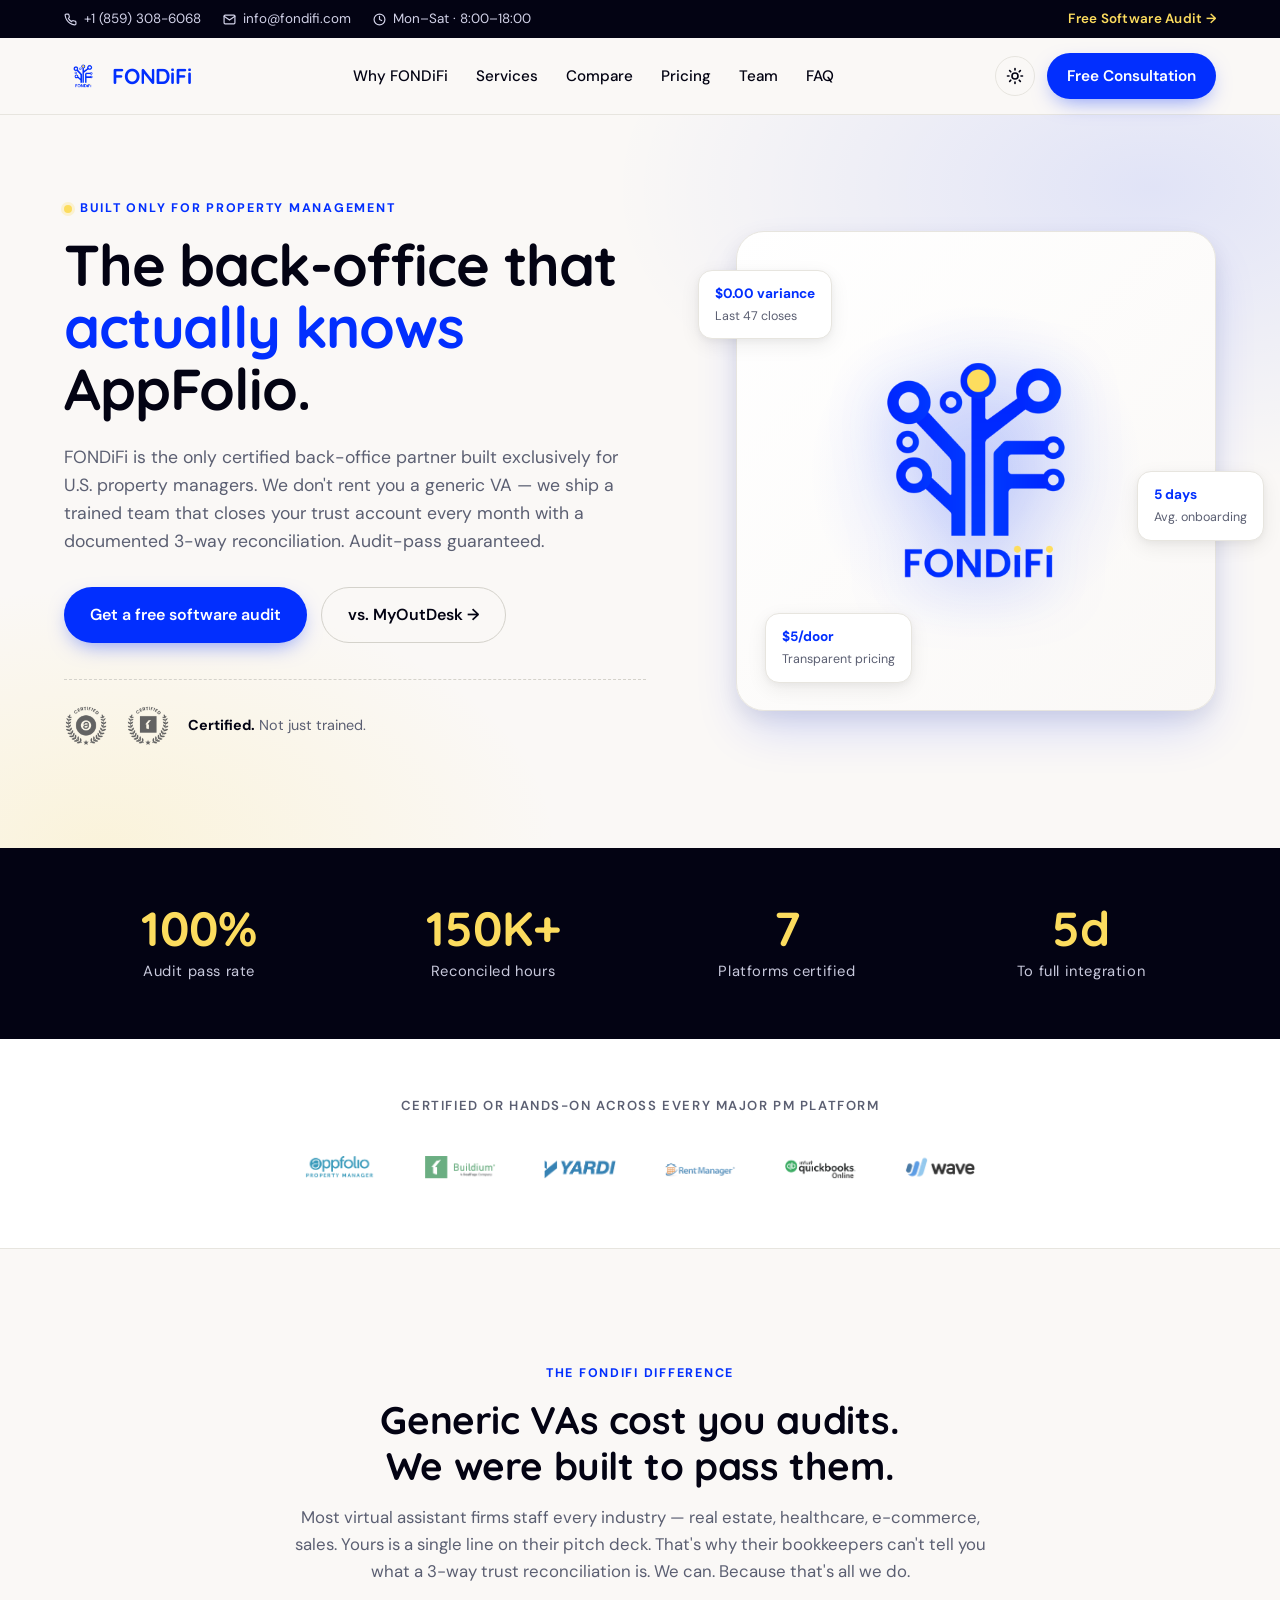
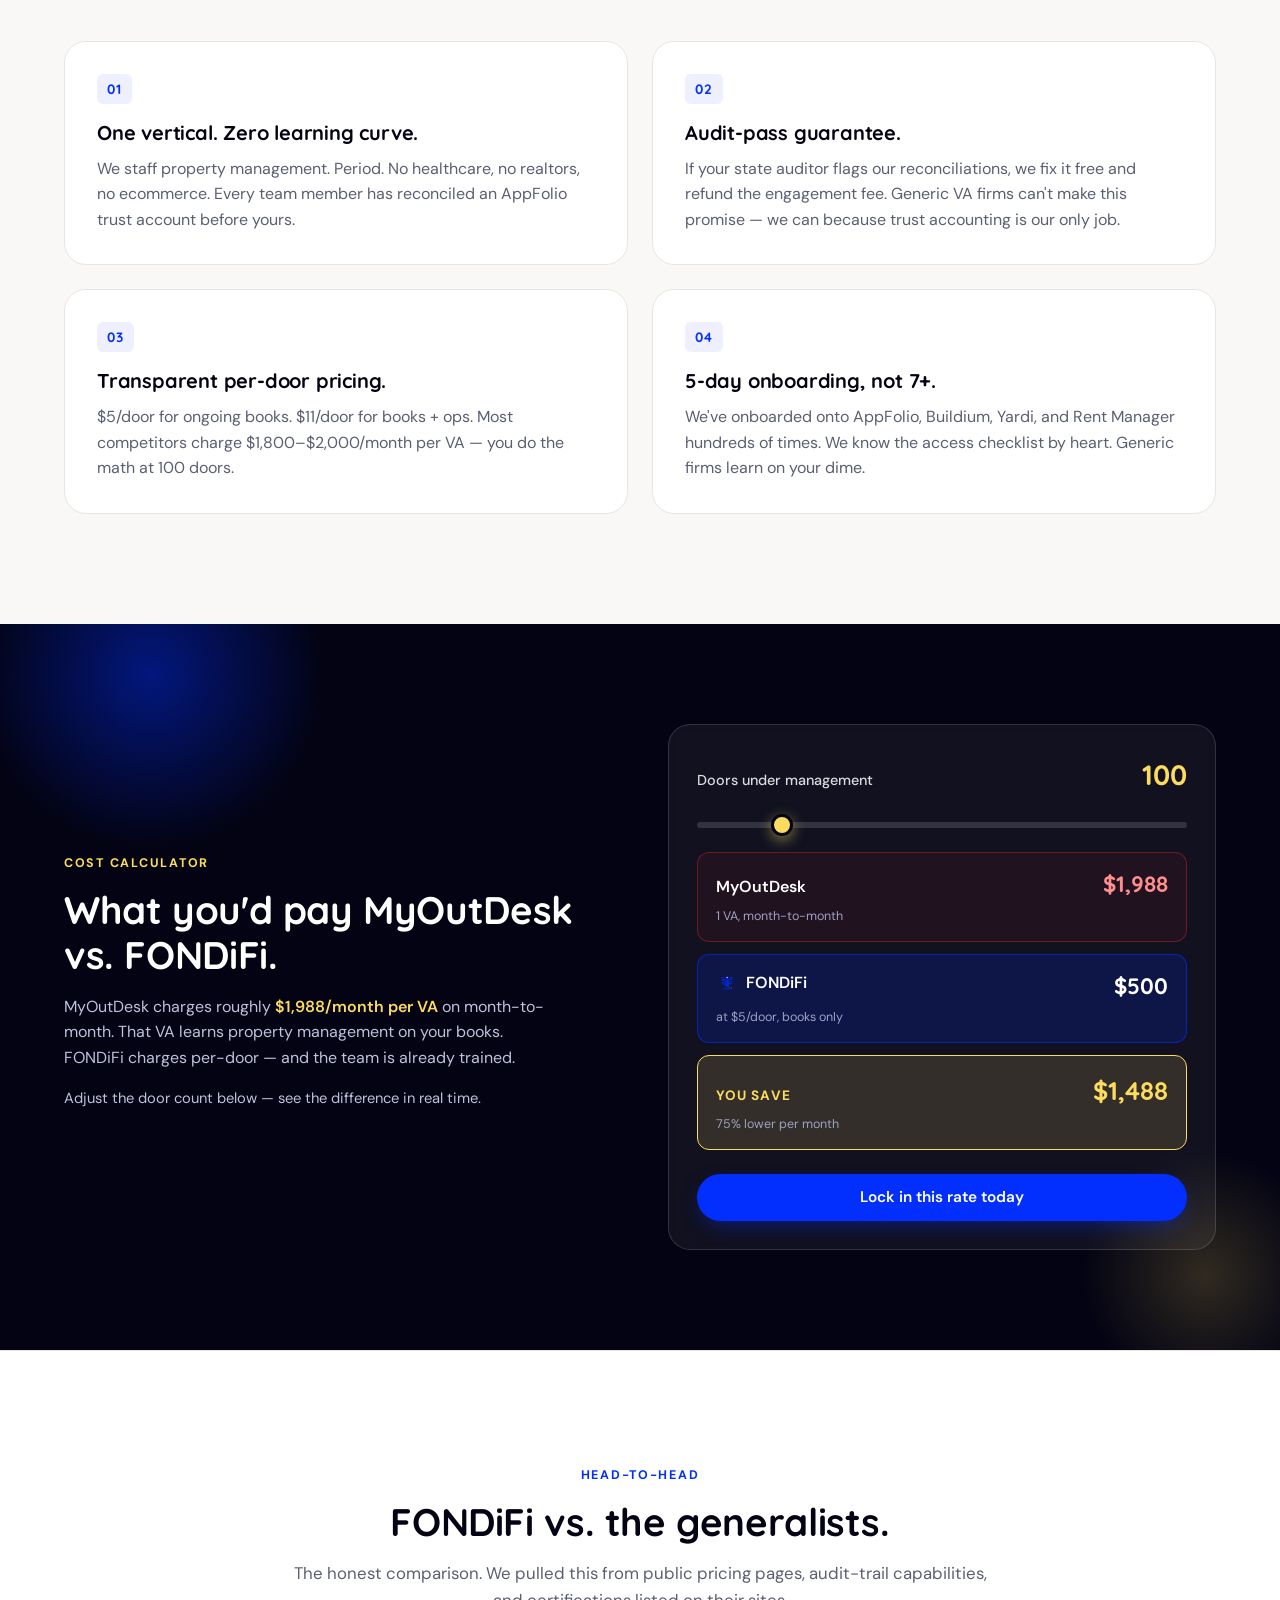
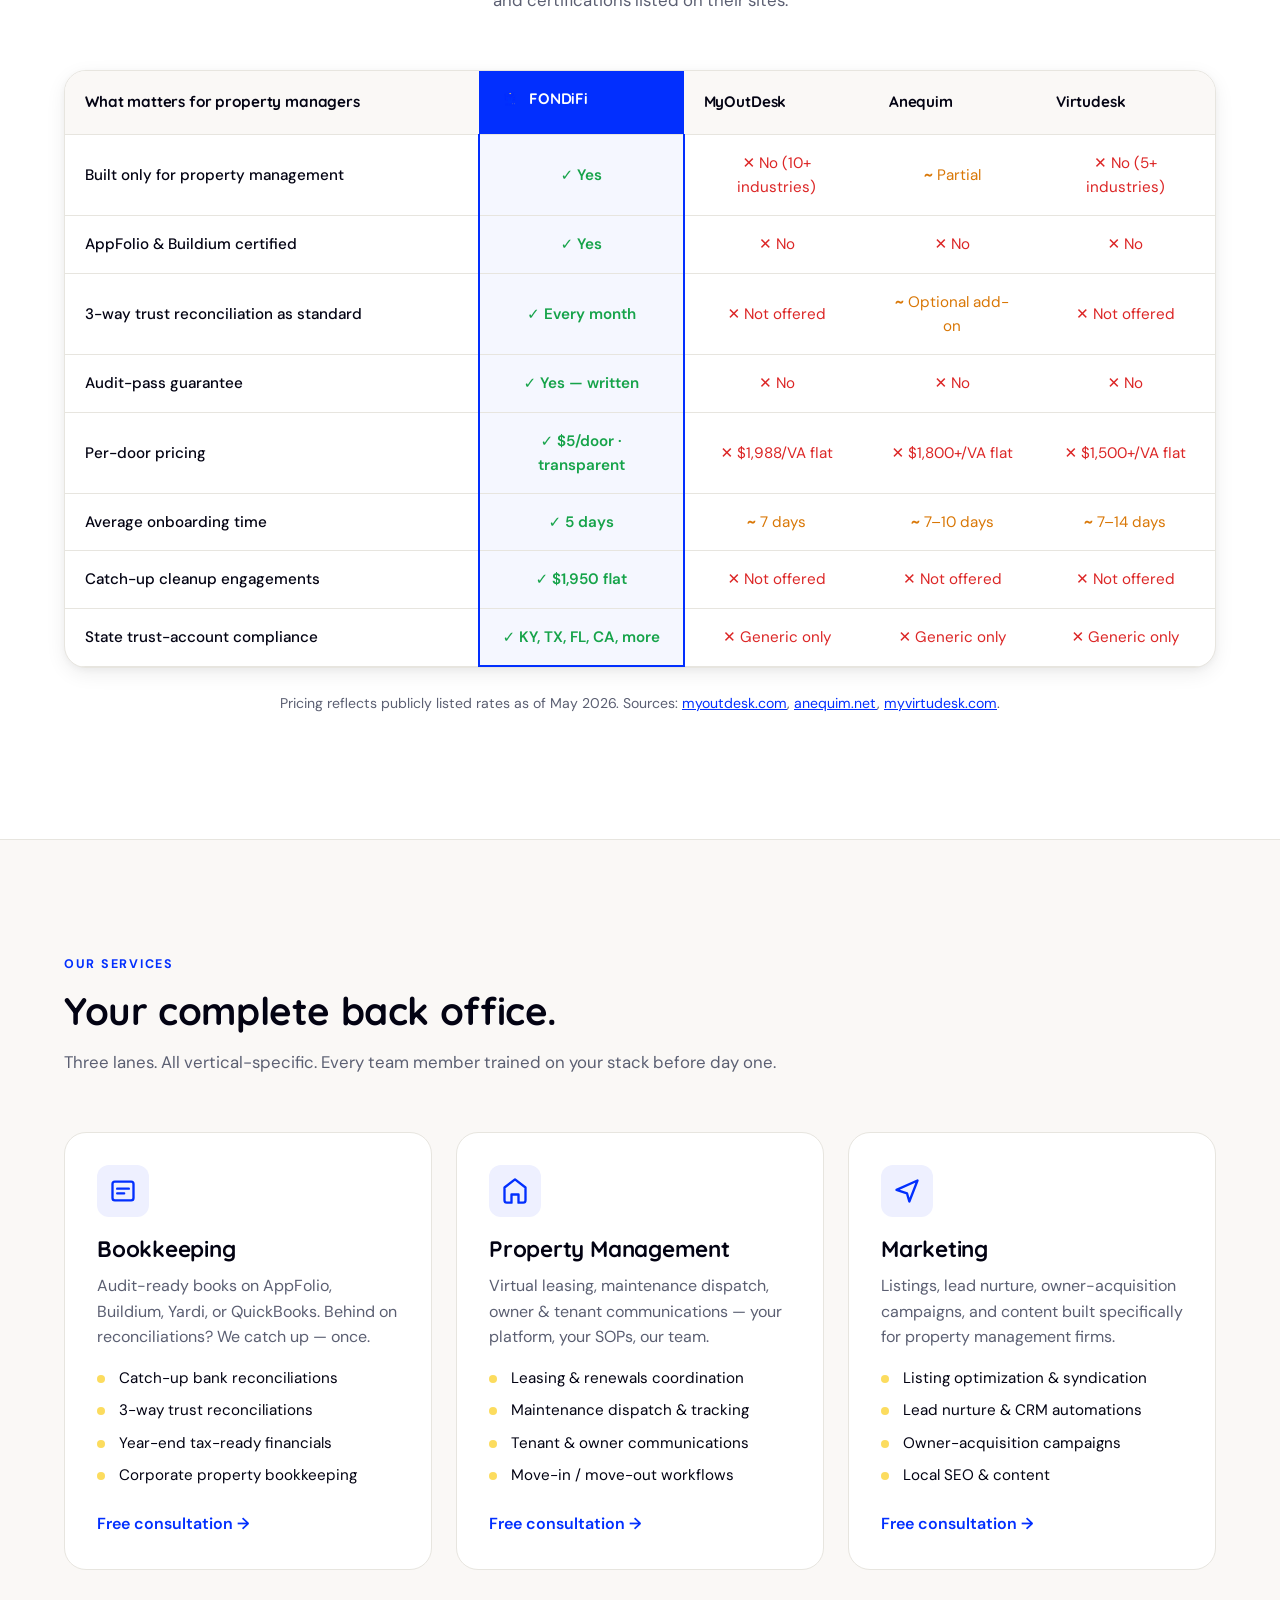
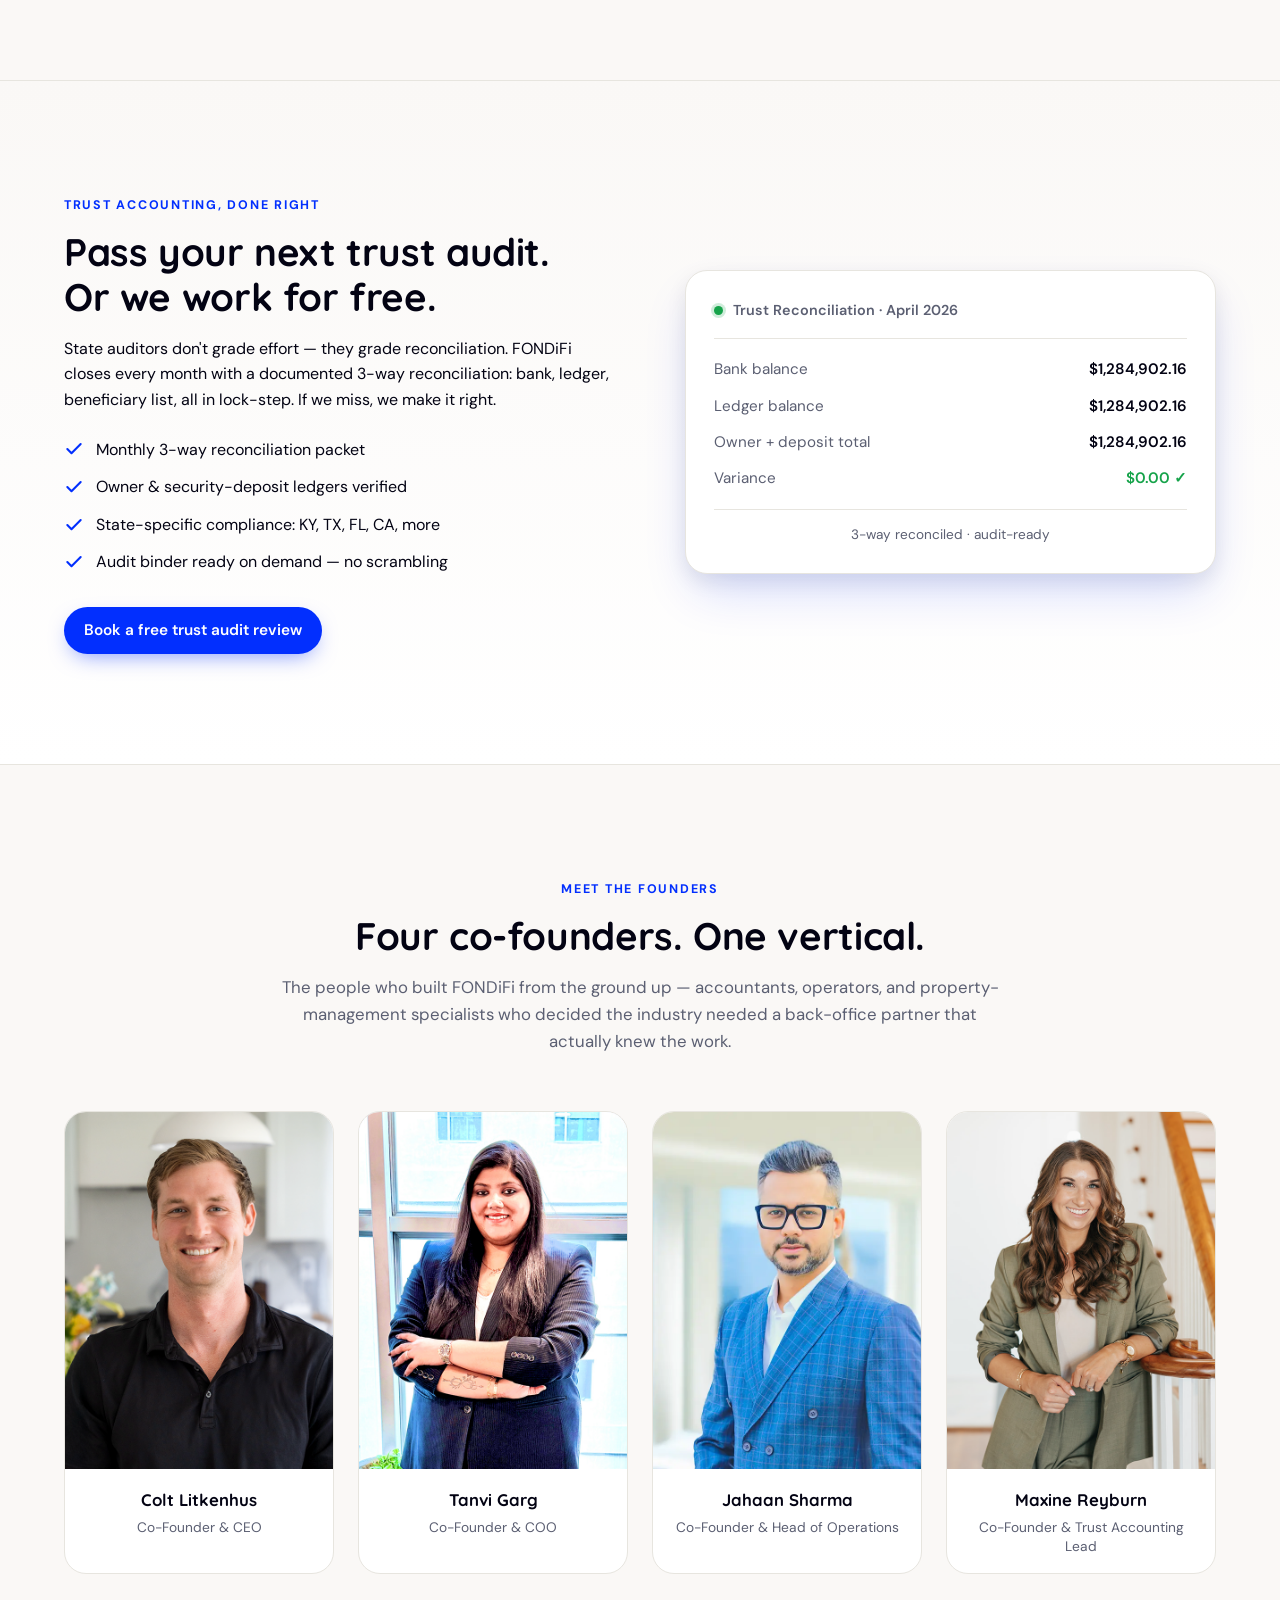
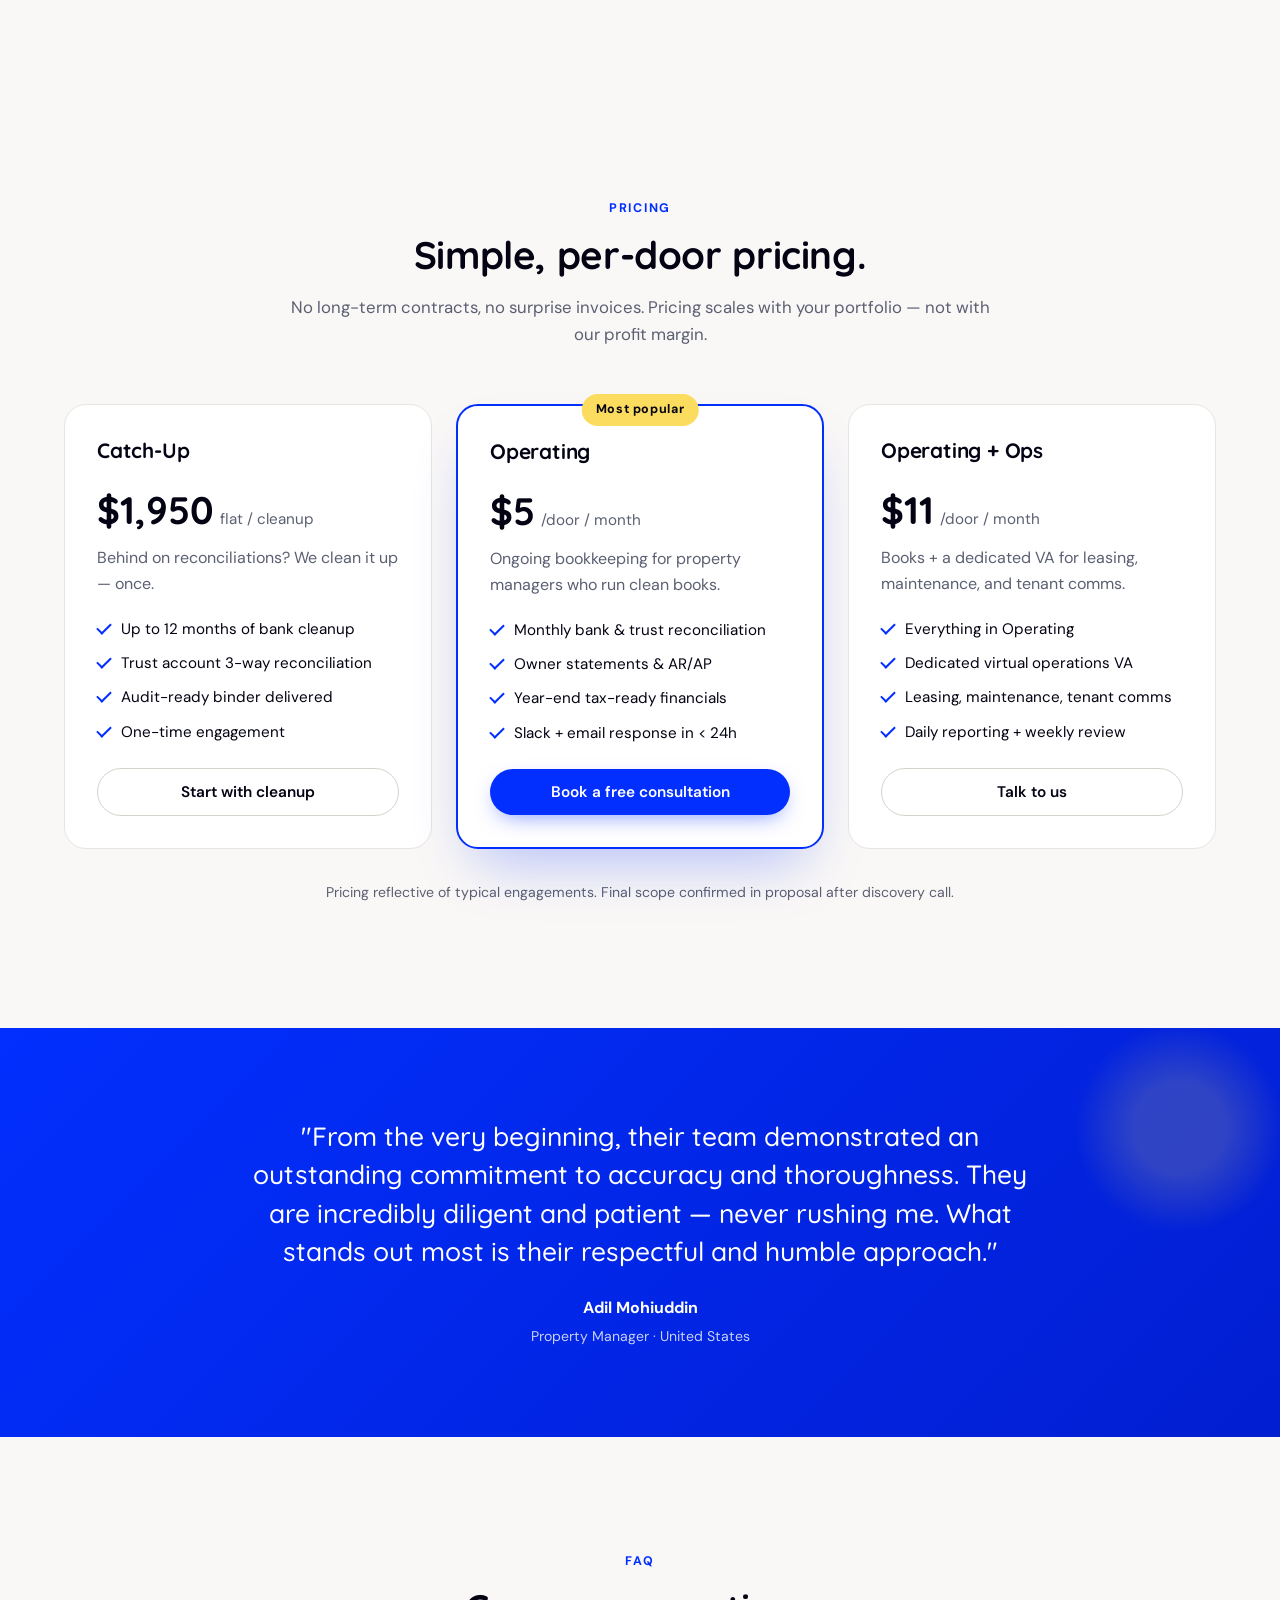
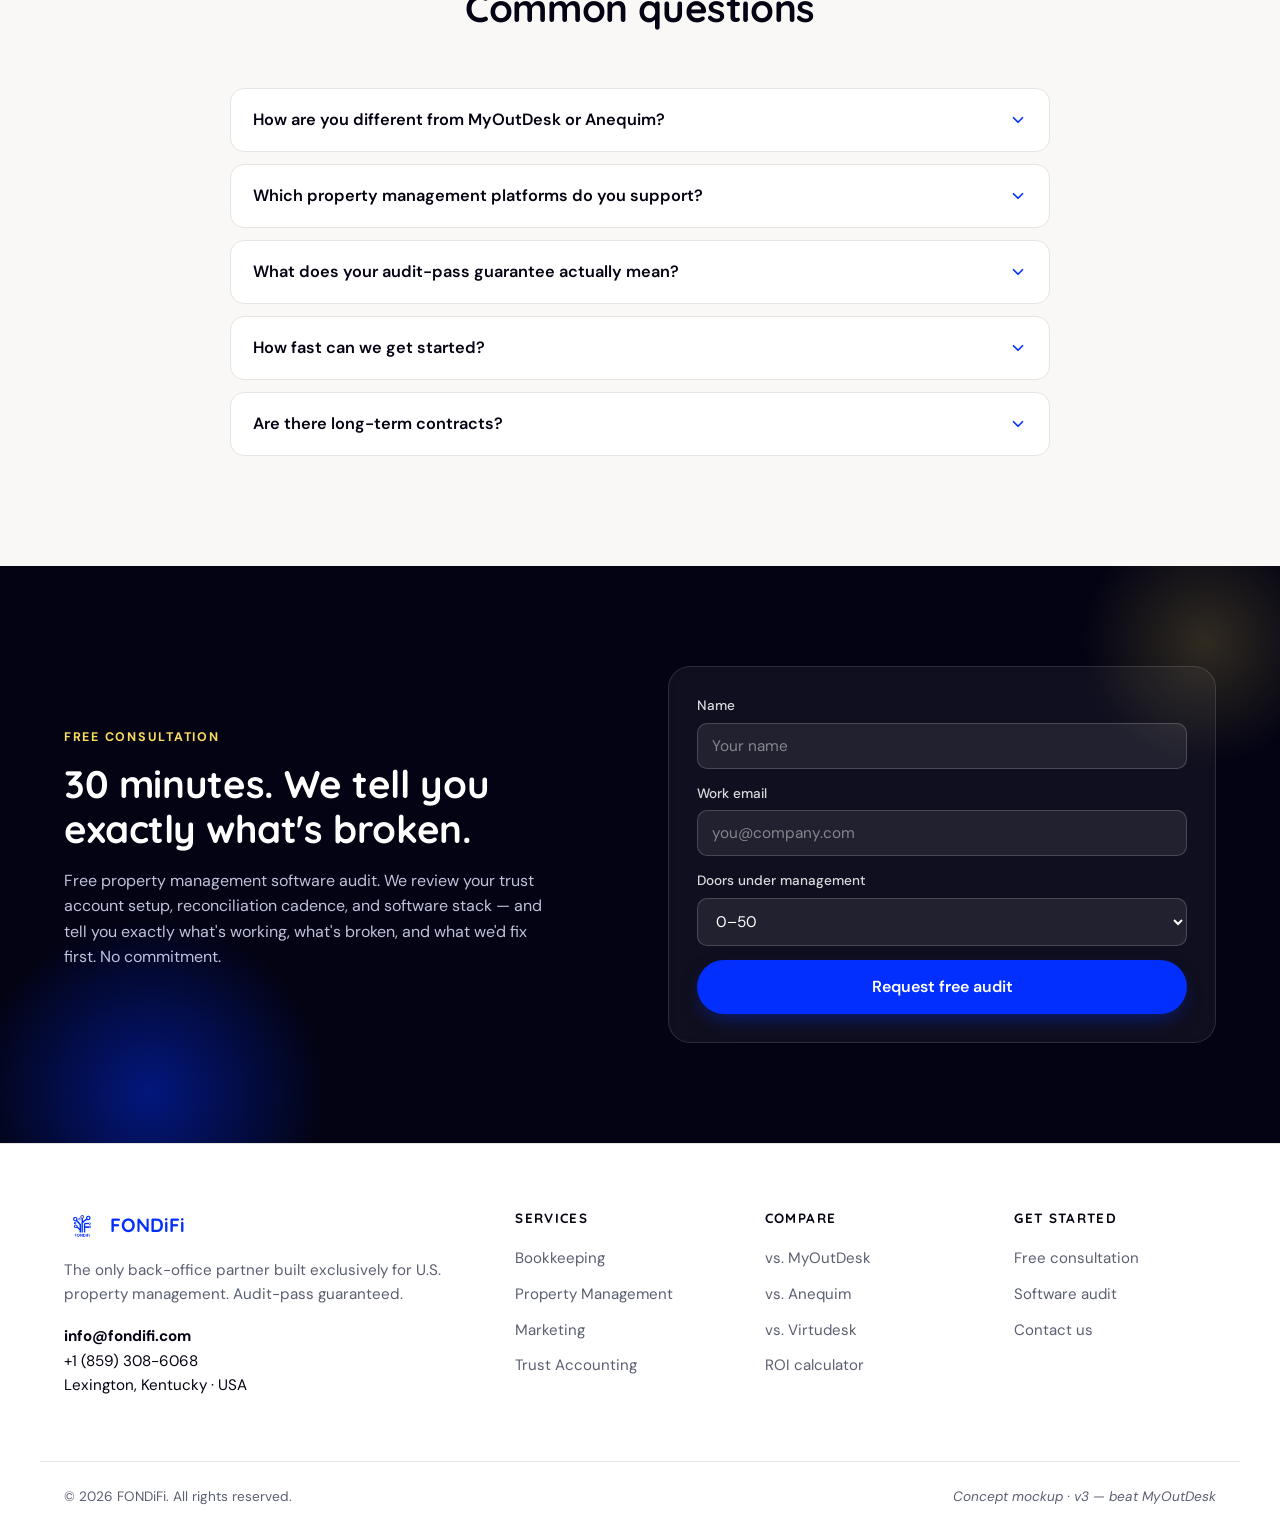
==== v3/index.html @ 3812aca4 "v3: anti-MyOutDesk verticalized PM mockup + v2 mobile fixes - New v3/: Built only for property manag" ====
<!DOCTYPE html>
<html lang="en">
<head>
<meta charset="UTF-8" />
<meta name="viewport" content="width=device-width, initial-scale=1.0" />
<title>FONDiFi — The Property Management Back-Office. Built for AppFolio, Buildium, Yardi.</title>
<meta name="description" content="Stop renting generic VAs. FONDiFi is the only back-office partner built exclusively for U.S. property management — AppFolio &amp; Buildium certified, audit-pass guaranteed, $5/door pricing." />
<meta name="theme-color" content="#022ffe" />
<link rel="icon" href="assets/fondifi-logo-blue.png" type="image/png" />
<link rel="preconnect" href="https://fonts.googleapis.com" />
<link rel="preconnect" href="https://fonts.gstatic.com" crossorigin />
<link href="https://fonts.googleapis.com/css2?family=DM+Sans:opsz,wght@9..40,400;9..40,500;9..40,700&family=Quicksand:wght@500;600;700&display=swap" rel="stylesheet" />
<link rel="stylesheet" href="styles.css" />
<script type="application/ld+json">
{
  "@context": "https://schema.org",
  "@type": "Organization",
  "name": "FONDiFi",
  "url": "https://fondifi.com",
  "logo": "https://fondifi.com/wp-content/uploads/2025/04/fondifi-logo-blue-transparent-without-slogan-04-1024x1024.png",
  "telephone": "+1-859-308-6068",
  "email": "info@fondifi.com",
  "address": {"@type":"PostalAddress","addressLocality":"Lexington","addressRegion":"KY","addressCountry":"US"}
}
</script>
</head>
<body class="no-js">

<!-- ============ TOP BAR ============ -->
<div class="topbar">
  <div class="container topbar__row">
    <div class="topbar__left">
      <a href="tel:+18593086068" class="topbar__item"><svg width="13" height="13" viewBox="0 0 24 24" fill="none" stroke="currentColor" stroke-width="2.2" stroke-linecap="round" stroke-linejoin="round"><path d="M22 16.92v3a2 2 0 0 1-2.18 2 19.79 19.79 0 0 1-8.63-3.07 19.5 19.5 0 0 1-6-6 19.79 19.79 0 0 1-3.07-8.67A2 2 0 0 1 4.11 2h3a2 2 0 0 1 2 1.72 12.84 12.84 0 0 0 .7 2.81 2 2 0 0 1-.45 2.11L8.09 9.91a16 16 0 0 0 6 6l1.27-1.27a2 2 0 0 1 2.11-.45 12.84 12.84 0 0 0 2.81.7A2 2 0 0 1 22 16.92z"/></svg><span>+1 (859) 308-6068</span></a>
      <a href="mailto:info@fondifi.com" class="topbar__item"><svg width="13" height="13" viewBox="0 0 24 24" fill="none" stroke="currentColor" stroke-width="2.2" stroke-linecap="round" stroke-linejoin="round"><path d="M4 4h16c1.1 0 2 .9 2 2v12c0 1.1-.9 2-2 2H4c-1.1 0-2-.9-2-2V6c0-1.1.9-2 2-2z"/><polyline points="22,6 12,13 2,6"/></svg><span>info@fondifi.com</span></a>
      <span class="topbar__item topbar__hours"><svg width="13" height="13" viewBox="0 0 24 24" fill="none" stroke="currentColor" stroke-width="2.2" stroke-linecap="round" stroke-linejoin="round"><circle cx="12" cy="12" r="10"/><polyline points="12 6 12 12 16 14"/></svg><span>Mon–Sat · 8:00–18:00</span></span>
    </div>
    <div class="topbar__right">
      <a href="#consult" class="topbar__cta">Free Software Audit →</a>
    </div>
  </div>
</div>

<!-- ============ HEADER / NAV ============ -->
<header class="header">
  <div class="container header__row">
    <a href="#" class="logo">
      <img src="assets/fondifi-logo-blue.png" alt="FONDiFi" width="40" height="40" />
      <span class="logo__wordmark">FONDiFi</span>
    </a>
    <nav class="nav" aria-label="Primary">
      <a href="#why">Why FONDiFi</a>
      <a href="#services">Services</a>
      <a href="#compare">Compare</a>
      <a href="#pricing">Pricing</a>
      <a href="#team">Team</a>
      <a href="#faq">FAQ</a>
    </nav>
    <div class="header__actions">
      <button class="theme-toggle" aria-label="Toggle dark mode" id="themeToggle">
        <svg class="icon-sun" width="18" height="18" viewBox="0 0 24 24" fill="none" stroke="currentColor" stroke-width="2.2" stroke-linecap="round" stroke-linejoin="round"><circle cx="12" cy="12" r="4"/><path d="M12 2v2M12 20v2M4.93 4.93l1.41 1.41M17.66 17.66l1.41 1.41M2 12h2M20 12h2M4.93 19.07l1.41-1.41M17.66 6.34l1.41-1.41"/></svg>
        <svg class="icon-moon" width="18" height="18" viewBox="0 0 24 24" fill="none" stroke="currentColor" stroke-width="2.2" stroke-linecap="round" stroke-linejoin="round"><path d="M21 12.79A9 9 0 1 1 11.21 3 7 7 0 0 0 21 12.79z"/></svg>
      </button>
      <a href="#consult" class="btn btn--primary header__cta">Free Consultation</a>
      <button class="hamburger" aria-label="Open menu" aria-expanded="false" aria-controls="mobileMenu" id="hamburger">
        <span></span><span></span><span></span>
      </button>
    </div>
  </div>
  <!-- Mobile slide-down menu -->
  <div class="mobile-menu" id="mobileMenu" hidden>
    <div class="container">
      <nav>
        <a href="#why">Why FONDiFi</a>
        <a href="#services">Services</a>
        <a href="#compare">Compare</a>
        <a href="#pricing">Pricing</a>
        <a href="#team">Team</a>
        <a href="#faq">FAQ</a>
      </nav>
      <a href="#consult" class="btn btn--primary btn--block">Free Consultation</a>
    </div>
  </div>
</header>

<!-- ============ HERO ============ -->
<section class="hero">
  <div class="hero__bg-decor" aria-hidden="true"></div>
  <div class="container hero__grid">
    <div class="hero__copy">
      <span class="eyebrow"><span class="eyebrow-dot"></span> Built only for property management</span>
      <h1>The back-office that <span class="hero__accent">actually knows</span> AppFolio.</h1>
      <p class="hero__lede">FONDiFi is the only certified back-office partner built exclusively for U.S. property managers. We don't rent you a generic VA — we ship a trained team that closes your trust account every month with a documented 3-way reconciliation. Audit-pass guaranteed.</p>
      <div class="hero__ctas">
        <a href="#consult" class="btn btn--primary btn--lg">Get a free software audit</a>
        <a href="#compare" class="btn btn--ghost btn--lg">vs. MyOutDesk →</a>
      </div>
      <div class="hero__trust">
        <img src="assets/cert-appfolio.webp" alt="AppFolio Certified" loading="lazy" />
        <img src="assets/cert-buildium.webp" alt="Buildium Certified" loading="lazy" />
        <span class="trust-line"><strong>Certified.</strong> Not just trained.</span>
      </div>
    </div>
    <div class="hero__visual" aria-hidden="true">
      <div class="hero__mark">
        <img src="assets/fondifi-logo-blue.png" alt="" />
      </div>
      <div class="hero__chip hero__chip--1">
        <strong>$0.00 variance</strong>
        <span>Last 47 closes</span>
      </div>
      <div class="hero__chip hero__chip--2">
        <strong>5 days</strong>
        <span>Avg. onboarding</span>
      </div>
      <div class="hero__chip hero__chip--3">
        <strong>$5/door</strong>
        <span>Transparent pricing</span>
      </div>
    </div>
  </div>
</section>

<!-- ============ STATS ============ -->
<section class="stats">
  <div class="container stats__row">
    <div class="stat"><span class="stat__num">100%</span><span class="stat__label">Audit pass rate</span></div>
    <div class="stat"><span class="stat__num">150K+</span><span class="stat__label">Reconciled hours</span></div>
    <div class="stat"><span class="stat__num">7</span><span class="stat__label">Platforms certified</span></div>
    <div class="stat"><span class="stat__num">5d</span><span class="stat__label">To full integration</span></div>
  </div>
</section>

<!-- ============ SOFTWARE BAR ============ -->
<section class="softwares" aria-label="Supported property management platforms">
  <div class="container">
    <p class="softwares__title">Certified or hands-on across every major PM platform</p>
    <div class="softwares__row">
      <img src="assets/sw-appfolio.webp" alt="AppFolio" />
      <img src="assets/sw-buildium.webp" alt="Buildium" />
      <img src="assets/sw-yardi.webp" alt="Yardi Breeze" />
      <img src="assets/sw-rentmanager.webp" alt="Rent Manager" />
      <img src="assets/sw-quickbooks.webp" alt="QuickBooks" />
      <img src="assets/sw-wave.webp" alt="Wave" />
    </div>
  </div>
</section>

<!-- ============ WHY FONDIFI (THE PITCH) ============ -->
<section class="why" id="why">
  <div class="container">
    <header class="section-head section-head--center">
      <span class="eyebrow">The FONDiFi difference</span>
      <h2>Generic VAs cost you audits.<br/>We were built to pass them.</h2>
      <p>Most virtual assistant firms staff every industry — real estate, healthcare, e-commerce, sales. Yours is a single line on their pitch deck. That's why their bookkeepers can't tell you what a 3-way trust reconciliation is. We can. Because that's all we do.</p>
    </header>
    <div class="why__grid">
      <article class="why-card">
        <div class="why-card__num">01</div>
        <h3>One vertical. Zero learning curve.</h3>
        <p>We staff property management. Period. No healthcare, no realtors, no ecommerce. Every team member has reconciled an AppFolio trust account before yours.</p>
      </article>
      <article class="why-card">
        <div class="why-card__num">02</div>
        <h3>Audit-pass guarantee.</h3>
        <p>If your state auditor flags our reconciliations, we fix it free and refund the engagement fee. Generic VA firms can't make this promise — we can because trust accounting is our only job.</p>
      </article>
      <article class="why-card">
        <div class="why-card__num">03</div>
        <h3>Transparent per-door pricing.</h3>
        <p>$5/door for ongoing books. $11/door for books + ops. Most competitors charge $1,800–$2,000/month per VA — you do the math at 100 doors.</p>
      </article>
      <article class="why-card">
        <div class="why-card__num">04</div>
        <h3>5-day onboarding, not 7+.</h3>
        <p>We've onboarded onto AppFolio, Buildium, Yardi, and Rent Manager hundreds of times. We know the access checklist by heart. Generic firms learn on your dime.</p>
      </article>
    </div>
  </div>
</section>

<!-- ============ ROI CALCULATOR ============ -->
<section class="roi" id="roi">
  <div class="container roi__grid">
    <div class="roi__copy">
      <span class="eyebrow eyebrow--light">Cost calculator</span>
      <h2>What you'd pay MyOutDesk vs. FONDiFi.</h2>
      <p>MyOutDesk charges roughly <strong>$1,988/month per VA</strong> on month-to-month. That VA learns property management on your books. FONDiFi charges per-door — and the team is already trained.</p>
      <p class="roi__note">Adjust the door count below — see the difference in real time.</p>
    </div>
    <div class="roi__panel">
      <label class="roi__label" for="doors">
        <span>Doors under management</span>
        <span class="roi__doors-val" id="doorsVal">100</span>
      </label>
      <input type="range" id="doors" min="25" max="500" step="5" value="100" />
      <div class="roi__rows">
        <div class="roi__row roi__row--them">
          <span class="roi__brand">MyOutDesk</span>
          <span class="roi__amt" id="modAmt">$1,988</span>
          <small>1 VA, month-to-month</small>
        </div>
        <div class="roi__row roi__row--us">
          <span class="roi__brand"><img src="assets/fondifi-logo-blue.png" alt="" /> FONDiFi</span>
          <span class="roi__amt" id="fondAmt">$500</span>
          <small>at $5/door, books only</small>
        </div>
        <div class="roi__row roi__row--save">
          <span>You save</span>
          <span class="roi__amt" id="saveAmt">$1,488</span>
          <small id="savePct">75% lower per month</small>
        </div>
      </div>
      <a href="#consult" class="btn btn--primary btn--block">Lock in this rate today</a>
    </div>
  </div>
</section>

<!-- ============ COMPARE TABLE ============ -->
<section class="compare" id="compare">
  <div class="container">
    <header class="section-head section-head--center">
      <span class="eyebrow">Head-to-head</span>
      <h2>FONDiFi vs. the generalists.</h2>
      <p>The honest comparison. We pulled this from public pricing pages, audit-trail capabilities, and certifications listed on their sites.</p>
    </header>

    <div class="compare__table-wrap">
      <table class="compare__table">
        <thead>
          <tr>
            <th class="compare__feature-head">What matters for property managers</th>
            <th class="compare__brand-head compare__brand-head--us">
              <div class="compare__brand-cell">
                <img src="assets/fondifi-logo-blue.png" alt="" /> <span>FONDiFi</span>
              </div>
            </th>
            <th class="compare__brand-head">MyOutDesk</th>
            <th class="compare__brand-head">Anequim</th>
            <th class="compare__brand-head">Virtudesk</th>
          </tr>
        </thead>
        <tbody>
          <tr>
            <td>Built only for property management</td>
            <td class="compare__yes">Yes</td>
            <td class="compare__no">No (10+ industries)</td>
            <td class="compare__partial">Partial</td>
            <td class="compare__no">No (5+ industries)</td>
          </tr>
          <tr>
            <td>AppFolio &amp; Buildium certified</td>
            <td class="compare__yes">Yes</td>
            <td class="compare__no">No</td>
            <td class="compare__no">No</td>
            <td class="compare__no">No</td>
          </tr>
          <tr>
            <td>3-way trust reconciliation as standard</td>
            <td class="compare__yes">Every month</td>
            <td class="compare__no">Not offered</td>
            <td class="compare__partial">Optional add-on</td>
            <td class="compare__no">Not offered</td>
          </tr>
          <tr>
            <td>Audit-pass guarantee</td>
            <td class="compare__yes">Yes — written</td>
            <td class="compare__no">No</td>
            <td class="compare__no">No</td>
            <td class="compare__no">No</td>
          </tr>
          <tr>
            <td>Per-door pricing</td>
            <td class="compare__yes">$5/door · transparent</td>
            <td class="compare__no">$1,988/VA flat</td>
            <td class="compare__no">$1,800+/VA flat</td>
            <td class="compare__no">$1,500+/VA flat</td>
          </tr>
          <tr>
            <td>Average onboarding time</td>
            <td class="compare__yes">5 days</td>
            <td class="compare__partial">7 days</td>
            <td class="compare__partial">7–10 days</td>
            <td class="compare__partial">7–14 days</td>
          </tr>
          <tr>
            <td>Catch-up cleanup engagements</td>
            <td class="compare__yes">$1,950 flat</td>
            <td class="compare__no">Not offered</td>
            <td class="compare__no">Not offered</td>
            <td class="compare__no">Not offered</td>
          </tr>
          <tr>
            <td>State trust-account compliance</td>
            <td class="compare__yes">KY, TX, FL, CA, more</td>
            <td class="compare__no">Generic only</td>
            <td class="compare__no">Generic only</td>
            <td class="compare__no">Generic only</td>
          </tr>
        </tbody>
      </table>
    </div>
    <p class="compare__note">Pricing reflects publicly listed rates as of May 2026. Sources: <a href="https://www.myoutdesk.com" target="_blank" rel="noopener">myoutdesk.com</a>, <a href="https://www.anequim.net" target="_blank" rel="noopener">anequim.net</a>, <a href="https://www.myvirtudesk.com" target="_blank" rel="noopener">myvirtudesk.com</a>.</p>
  </div>
</section>

<!-- ============ SERVICES ============ -->
<section class="services" id="services">
  <div class="container">
    <header class="section-head">
      <span class="eyebrow">Our services</span>
      <h2>Your complete back office.</h2>
      <p>Three lanes. All vertical-specific. Every team member trained on your stack before day one.</p>
    </header>

    <div class="services__grid">
      <article class="service-card">
        <div class="service-card__icon">
          <svg width="28" height="28" viewBox="0 0 24 24" fill="none" stroke="currentColor" stroke-width="2" stroke-linecap="round" stroke-linejoin="round"><rect x="3" y="4" width="18" height="16" rx="2"/><path d="M7 10h10M7 14h6"/></svg>
        </div>
        <h3>Bookkeeping</h3>
        <p>Audit-ready books on AppFolio, Buildium, Yardi, or QuickBooks. Behind on reconciliations? We catch up — once.</p>
        <ul class="service-card__list">
          <li>Catch-up bank reconciliations</li>
          <li>3-way trust reconciliations</li>
          <li>Year-end tax-ready financials</li>
          <li>Corporate property bookkeeping</li>
        </ul>
        <a href="#consult" class="link-arrow">Free consultation →</a>
      </article>

      <article class="service-card">
        <div class="service-card__icon">
          <svg width="28" height="28" viewBox="0 0 24 24" fill="none" stroke="currentColor" stroke-width="2" stroke-linecap="round" stroke-linejoin="round"><path d="M3 9l9-7 9 7v11a2 2 0 0 1-2 2h-4v-7h-6v7H5a2 2 0 0 1-2-2z"/></svg>
        </div>
        <h3>Property Management</h3>
        <p>Virtual leasing, maintenance dispatch, owner &amp; tenant communications — your platform, your SOPs, our team.</p>
        <ul class="service-card__list">
          <li>Leasing &amp; renewals coordination</li>
          <li>Maintenance dispatch &amp; tracking</li>
          <li>Tenant &amp; owner communications</li>
          <li>Move-in / move-out workflows</li>
        </ul>
        <a href="#consult" class="link-arrow">Free consultation →</a>
      </article>

      <article class="service-card">
        <div class="service-card__icon">
          <svg width="28" height="28" viewBox="0 0 24 24" fill="none" stroke="currentColor" stroke-width="2" stroke-linecap="round" stroke-linejoin="round"><path d="M3 11l18-8-7 18-2-7-9-3z"/></svg>
        </div>
        <h3>Marketing</h3>
        <p>Listings, lead nurture, owner-acquisition campaigns, and content built specifically for property management firms.</p>
        <ul class="service-card__list">
          <li>Listing optimization &amp; syndication</li>
          <li>Lead nurture &amp; CRM automations</li>
          <li>Owner-acquisition campaigns</li>
          <li>Local SEO &amp; content</li>
        </ul>
        <a href="#consult" class="link-arrow">Free consultation →</a>
      </article>
    </div>
  </div>
</section>

<!-- ============ TRUST DEEP DIVE ============ -->
<section class="trust-deep" id="trust">
  <div class="container trust-deep__grid">
    <div class="trust-deep__copy">
      <span class="eyebrow">Trust accounting, done right</span>
      <h2>Pass your next trust audit.<br/>Or we work for free.</h2>
      <p>State auditors don't grade effort — they grade reconciliation. FONDiFi closes every month with a documented 3-way reconciliation: bank, ledger, beneficiary list, all in lock-step. If we miss, we make it right.</p>
      <ul class="checklist">
        <li><svg width="20" height="20" viewBox="0 0 24 24" fill="none" stroke="currentColor" stroke-width="2.5" stroke-linecap="round" stroke-linejoin="round"><polyline points="20 6 9 17 4 12"/></svg> Monthly 3-way reconciliation packet</li>
        <li><svg width="20" height="20" viewBox="0 0 24 24" fill="none" stroke="currentColor" stroke-width="2.5" stroke-linecap="round" stroke-linejoin="round"><polyline points="20 6 9 17 4 12"/></svg> Owner &amp; security-deposit ledgers verified</li>
        <li><svg width="20" height="20" viewBox="0 0 24 24" fill="none" stroke="currentColor" stroke-width="2.5" stroke-linecap="round" stroke-linejoin="round"><polyline points="20 6 9 17 4 12"/></svg> State-specific compliance: KY, TX, FL, CA, more</li>
        <li><svg width="20" height="20" viewBox="0 0 24 24" fill="none" stroke="currentColor" stroke-width="2.5" stroke-linecap="round" stroke-linejoin="round"><polyline points="20 6 9 17 4 12"/></svg> Audit binder ready on demand — no scrambling</li>
      </ul>
      <a href="#consult" class="btn btn--primary">Book a free trust audit review</a>
    </div>
    <div class="trust-deep__panel">
      <div class="trust-card">
        <div class="trust-card__head">
          <span class="trust-card__dot"></span>
          <span>Trust Reconciliation · April 2026</span>
        </div>
        <div class="trust-card__rows">
          <div class="trust-row"><span>Bank balance</span><b>$1,284,902.16</b></div>
          <div class="trust-row"><span>Ledger balance</span><b>$1,284,902.16</b></div>
          <div class="trust-row"><span>Owner + deposit total</span><b>$1,284,902.16</b></div>
          <div class="trust-row trust-row--ok"><span>Variance</span><b>$0.00 ✓</b></div>
        </div>
        <div class="trust-card__foot">3-way reconciled · audit-ready</div>
      </div>
    </div>
  </div>
</section>

<!-- ============ TEAM ============ -->
<section class="team" id="team">
  <div class="container">
    <header class="section-head section-head--center">
      <span class="eyebrow">Meet the founders</span>
      <h2>Four co-founders. One vertical.</h2>
      <p>The people who built FONDiFi from the ground up — accountants, operators, and property-management specialists who decided the industry needed a back-office partner that actually knew the work.</p>
    </header>
    <div class="team__grid">
      <figure class="member"><img src="assets/colt.webp" alt="Colt Litkenhus" loading="lazy" /><figcaption><strong>Colt Litkenhus</strong><span>Co-Founder &amp; CEO</span></figcaption></figure>
      <figure class="member"><img src="assets/maxine.webp" alt="Tanvi Garg" loading="lazy" /><figcaption><strong>Tanvi Garg</strong><span>Co-Founder &amp; COO</span></figcaption></figure>
      <figure class="member"><img src="assets/tanvi.webp" alt="Jahaan Sharma" loading="lazy" /><figcaption><strong>Jahaan Sharma</strong><span>Co-Founder &amp; Head of Operations</span></figcaption></figure>
      <figure class="member"><img src="assets/jahaan.webp" alt="Maxine Reyburn" loading="lazy" /><figcaption><strong>Maxine Reyburn</strong><span>Co-Founder &amp; Trust Accounting Lead</span></figcaption></figure>
    </div>
  </div>
</section>

<!-- ============ PRICING ============ -->
<section class="pricing" id="pricing">
  <div class="container">
    <header class="section-head section-head--center">
      <span class="eyebrow">Pricing</span>
      <h2>Simple, per-door pricing.</h2>
      <p>No long-term contracts, no surprise invoices. Pricing scales with your portfolio — not with our profit margin.</p>
    </header>
    <div class="pricing__grid">
      <article class="plan">
        <h3>Catch-Up</h3>
        <div class="plan__price"><span class="plan__amount">$1,950</span><span class="plan__per">flat / cleanup</span></div>
        <p class="plan__desc">Behind on reconciliations? We clean it up — once.</p>
        <ul>
          <li>Up to 12 months of bank cleanup</li>
          <li>Trust account 3-way reconciliation</li>
          <li>Audit-ready binder delivered</li>
          <li>One-time engagement</li>
        </ul>
        <a href="#consult" class="btn btn--ghost">Start with cleanup</a>
      </article>

      <article class="plan plan--featured">
        <span class="plan__badge">Most popular</span>
        <h3>Operating</h3>
        <div class="plan__price"><span class="plan__amount">$5</span><span class="plan__per">/door / month</span></div>
        <p class="plan__desc">Ongoing bookkeeping for property managers who run clean books.</p>
        <ul>
          <li>Monthly bank &amp; trust reconciliation</li>
          <li>Owner statements &amp; AR/AP</li>
          <li>Year-end tax-ready financials</li>
          <li>Slack + email response in &lt; 24h</li>
        </ul>
        <a href="#consult" class="btn btn--primary">Book a free consultation</a>
      </article>

      <article class="plan">
        <h3>Operating + Ops</h3>
        <div class="plan__price"><span class="plan__amount">$11</span><span class="plan__per">/door / month</span></div>
        <p class="plan__desc">Books + a dedicated VA for leasing, maintenance, and tenant comms.</p>
        <ul>
          <li>Everything in Operating</li>
          <li>Dedicated virtual operations VA</li>
          <li>Leasing, maintenance, tenant comms</li>
          <li>Daily reporting + weekly review</li>
        </ul>
        <a href="#consult" class="btn btn--ghost">Talk to us</a>
      </article>
    </div>
    <p class="pricing__note">Pricing reflective of typical engagements. Final scope confirmed in proposal after discovery call.</p>
  </div>
</section>

<!-- ============ TESTIMONIAL ============ -->
<section class="testimonial">
  <div class="container">
    <blockquote>
      <p>"From the very beginning, their team demonstrated an outstanding commitment to accuracy and thoroughness. They are incredibly diligent and patient — never rushing me. What stands out most is their respectful and humble approach."</p>
      <footer><strong>Adil Mohiuddin</strong><span>Property Manager · United States</span></footer>
    </blockquote>
  </div>
</section>

<!-- ============ FAQ ============ -->
<section class="faq" id="faq">
  <div class="container">
    <header class="section-head section-head--center">
      <span class="eyebrow">FAQ</span>
      <h2>Common questions</h2>
    </header>
    <div class="faq__list">
      <details>
        <summary>How are you different from MyOutDesk or Anequim?<svg class="chev" width="18" height="18" viewBox="0 0 24 24" fill="none" stroke="currentColor" stroke-width="2.2" stroke-linecap="round" stroke-linejoin="round"><polyline points="6 9 12 15 18 9"/></svg></summary>
        <p>MyOutDesk and Anequim are generalist VA firms — they staff every industry. We staff property management. Period. That means our team already knows AppFolio, Buildium, and 3-way trust reconciliations on day one. Our pricing is per-door instead of per-VA, which scales with your portfolio rather than against it.</p>
      </details>
      <details>
        <summary>Which property management platforms do you support?<svg class="chev" width="18" height="18" viewBox="0 0 24 24" fill="none" stroke="currentColor" stroke-width="2.2" stroke-linecap="round" stroke-linejoin="round"><polyline points="6 9 12 15 18 9"/></svg></summary>
        <p>AppFolio, Buildium, Yardi (Breeze and Voyager), Rent Manager, and QuickBooks for property management. Our team also works in Wave and Rentec Direct.</p>
      </details>
      <details>
        <summary>What does your audit-pass guarantee actually mean?<svg class="chev" width="18" height="18" viewBox="0 0 24 24" fill="none" stroke="currentColor" stroke-width="2.2" stroke-linecap="round" stroke-linejoin="round"><polyline points="6 9 12 15 18 9"/></svg></summary>
        <p>If your state auditor flags a reconciliation we delivered as deficient, we fix it free of charge and refund the prior month's engagement fee. Generic VA firms can't make this promise — we can because trust accounting is our only job.</p>
      </details>
      <details>
        <summary>How fast can we get started?<svg class="chev" width="18" height="18" viewBox="0 0 24 24" fill="none" stroke="currentColor" stroke-width="2.2" stroke-linecap="round" stroke-linejoin="round"><polyline points="6 9 12 15 18 9"/></svg></summary>
        <p>Most clients are fully onboarded inside 5 business days. We've onboarded onto AppFolio, Buildium, Yardi, and Rent Manager hundreds of times — we know the access checklist by heart.</p>
      </details>
      <details>
        <summary>Are there long-term contracts?<svg class="chev" width="18" height="18" viewBox="0 0 24 24" fill="none" stroke="currentColor" stroke-width="2.2" stroke-linecap="round" stroke-linejoin="round"><polyline points="6 9 12 15 18 9"/></svg></summary>
        <p>No. Operating engagements are month-to-month. Catch-up is a one-time flat fee. Cancel anytime — we'll hand off cleanly.</p>
      </details>
    </div>
  </div>
</section>

<!-- ============ FINAL CTA ============ -->
<section class="cta-final" id="consult">
  <div class="container cta-final__grid">
    <div>
      <span class="eyebrow eyebrow--light">Free consultation</span>
      <h2>30 minutes. We tell you exactly what's broken.</h2>
      <p>Free property management software audit. We review your trust account setup, reconciliation cadence, and software stack — and tell you exactly what's working, what's broken, and what we'd fix first. No commitment.</p>
    </div>
    <form class="cta-form" onsubmit="event.preventDefault(); this.querySelector('.cta-form__success').hidden = false;">
      <label>Name<input type="text" name="name" required placeholder="Your name" /></label>
      <label>Work email<input type="email" name="email" required placeholder="you@company.com" /></label>
      <label>Doors under management<select name="doors"><option>0–50</option><option>51–250</option><option>251–500</option><option>500+</option></select></label>
      <button type="submit" class="btn btn--primary btn--lg btn--block">Request free audit</button>
      <p class="cta-form__success" hidden>Got it — we'll email you within 1 business day.</p>
    </form>
  </div>
</section>

<!-- ============ FOOTER ============ -->
<footer class="footer">
  <div class="container footer__grid">
    <div class="footer__brand">
      <div class="footer__logo">
        <img src="assets/fondifi-logo-blue.png" alt="FONDiFi" width="36" height="36" />
        <span>FONDiFi</span>
      </div>
      <p>The only back-office partner built exclusively for U.S. property management. Audit-pass guaranteed.</p>
      <p class="footer__contact">
        <strong>info@fondifi.com</strong><br/>
        +1 (859) 308-6068<br/>
        Lexington, Kentucky · USA
      </p>
    </div>
    <div>
      <h4>Services</h4>
      <ul><li><a href="#services">Bookkeeping</a></li><li><a href="#services">Property Management</a></li><li><a href="#services">Marketing</a></li><li><a href="#trust">Trust Accounting</a></li></ul>
    </div>
    <div>
      <h4>Compare</h4>
      <ul><li><a href="#compare">vs. MyOutDesk</a></li><li><a href="#compare">vs. Anequim</a></li><li><a href="#compare">vs. Virtudesk</a></li><li><a href="#roi">ROI calculator</a></li></ul>
    </div>
    <div>
      <h4>Get started</h4>
      <ul><li><a href="#consult">Free consultation</a></li><li><a href="#consult">Software audit</a></li><li><a href="mailto:info@fondifi.com">Contact us</a></li></ul>
    </div>
  </div>
  <div class="container footer__bottom">
    <span>© 2026 FONDiFi. All rights reserved.</span>
    <span class="footer__credit">Concept mockup · v3 — beat MyOutDesk</span>
  </div>
</footer>

<!-- Mobile sticky bottom CTA -->
<a href="#consult" class="mobile-cta">Free consultation →</a>

<script src="app.js"></script>
</body>
</html>
---- v3/styles.css ----
/* =========================================
   FONDiFi v3 — Beat MyOutDesk
   Same brand tokens as v2 (real palette).
   Adds: hamburger menu, ROI calc, compare table, sticky CTA.
   ========================================= */

:root {
  /* Brand */
  --brand-blue: #022ffe;
  --brand-blue-600: #021ed1;
  --brand-blue-50: #eef0ff;
  --brand-yellow: #fcdc5e;
  --brand-yellow-600: #f0c418;
  --ink: #030313;
  --ink-soft: #1a1a2e;
  --muted: #5b5f72;
  --muted-2: #787c8b;
  --cream: #faf8f6;
  --paper: #ffffff;
  --line: #e7e5df;
  --line-strong: #d4d2cb;
  --ok: #16a34a;
  --no: #dc2626;
  --partial: #d97706;

  /* Surfaces */
  --bg: var(--cream);
  --bg-alt: var(--paper);
  --surface: var(--paper);
  --surface-elev: #ffffff;
  --text: var(--ink);
  --text-muted: var(--muted);

  /* Type */
  --font-display: "Quicksand", "DM Sans", system-ui, sans-serif;
  --font-body: "DM Sans", system-ui, -apple-system, "Segoe UI", sans-serif;

  /* Layout */
  --container: 1200px;
  --radius: 14px;
  --radius-lg: 22px;

  /* Shadows */
  --shadow-sm: 0 1px 2px rgba(3,3,19,0.05), 0 1px 3px rgba(3,3,19,0.04);
  --shadow-md: 0 6px 20px rgba(3,3,19,0.07), 0 2px 6px rgba(3,3,19,0.04);
  --shadow-lg: 0 24px 50px -10px rgba(2,47,254,0.18), 0 8px 20px rgba(3,3,19,0.08);
}

html[data-theme="dark"] {
  --bg: #07071a;
  --bg-alt: #0d0d24;
  --surface: #11112c;
  --surface-elev: #161636;
  --text: #f1f1fb;
  --text-muted: #a1a4bd;
  --line: #1f1f3d;
  --line-strong: #2c2c50;
  --cream: #07071a;
  --brand-blue-50: rgba(2,47,254,0.16);
}

/* ---------- Reset ---------- */
*, *::before, *::after { box-sizing: border-box; }
html { scroll-behavior: smooth; -webkit-text-size-adjust: 100%; }
body {
  margin: 0;
  font-family: var(--font-body);
  font-size: 16px;
  line-height: 1.6;
  color: var(--text);
  background: var(--bg);
  -webkit-font-smoothing: antialiased;
  text-rendering: optimizeLegibility;
}
body.menu-open { overflow: hidden; }
img { max-width: 100%; display: block; }
a { color: inherit; text-decoration: none; }
button { font: inherit; cursor: pointer; border: 0; background: transparent; color: inherit; }

h1, h2, h3, h4 {
  font-family: var(--font-display);
  font-weight: 700;
  letter-spacing: -0.01em;
  color: var(--text);
  margin: 0 0 0.4em;
}
h1 { font-size: clamp(2.05rem, 4.5vw, 3.6rem); line-height: 1.08; letter-spacing: -0.02em; }
h2 { font-size: clamp(1.65rem, 3vw, 2.4rem); line-height: 1.18; }
h3 { font-size: 1.18rem; line-height: 1.3; }
p { margin: 0 0 1em; }

/* ---------- Layout primitives ---------- */
.container {
  max-width: var(--container);
  margin: 0 auto;
  padding: 0 24px;
}
.eyebrow {
  display: inline-flex;
  align-items: center;
  gap: 8px;
  font-family: var(--font-body);
  font-size: 0.78rem;
  font-weight: 700;
  letter-spacing: 0.14em;
  text-transform: uppercase;
  color: var(--brand-blue);
  margin-bottom: 14px;
}
.eyebrow-dot {
  width: 8px; height: 8px;
  border-radius: 50%;
  background: var(--brand-yellow);
  box-shadow: 0 0 0 3px rgba(252,220,94,0.25);
}
.eyebrow--light { color: var(--brand-yellow); }
.section-head { max-width: 720px; margin-bottom: 56px; }
.section-head--center { margin-left: auto; margin-right: auto; text-align: center; }
.section-head p { color: var(--text-muted); font-size: 1.05rem; }

/* ---------- Buttons ---------- */
.btn {
  display: inline-flex;
  align-items: center;
  justify-content: center;
  gap: 8px;
  padding: 11px 20px;
  border-radius: 999px;
  font-weight: 600;
  font-size: 0.96rem;
  transition: transform .15s ease, box-shadow .2s ease, background .2s ease, color .2s ease;
  white-space: nowrap;
  cursor: pointer;
  border: 0;
}
.btn--primary {
  background: var(--brand-blue);
  color: #fff;
  box-shadow: 0 8px 22px -8px rgba(2,47,254,0.55);
}
.btn--primary:hover { background: var(--brand-blue-600); transform: translateY(-1px); box-shadow: 0 14px 30px -8px rgba(2,47,254,0.55); }
.btn--ghost {
  background: transparent;
  color: var(--text);
  border: 1.5px solid var(--line-strong);
}
.btn--ghost:hover { border-color: var(--brand-blue); color: var(--brand-blue); }
.btn--lg { padding: 14px 26px; font-size: 1rem; }
.btn--block { width: 100%; }

.link-arrow {
  display: inline-flex;
  align-items: center;
  gap: 4px;
  font-weight: 600;
  color: var(--brand-blue);
  margin-top: auto;
}
.link-arrow:hover { color: var(--brand-blue-600); }

/* ---------- Top bar ---------- */
.topbar {
  background: var(--ink);
  color: #d2d2e8;
  font-size: 0.84rem;
}
.topbar__row {
  display: flex; align-items: center; justify-content: space-between;
  height: 38px; gap: 16px;
}
.topbar__left { display: flex; gap: 22px; align-items: center; flex-wrap: nowrap; min-width: 0; }
.topbar__item {
  display: inline-flex; gap: 7px; align-items: center;
  white-space: nowrap;
  color: inherit;
}
.topbar__item:hover { color: #fff; }
.topbar__cta {
  color: var(--brand-yellow);
  font-weight: 600;
  letter-spacing: 0.02em;
  white-space: nowrap;
}
.topbar__cta:hover { color: #fff; }

/* ---------- Header ---------- */
.header {
  background: var(--bg);
  border-bottom: 1px solid var(--line);
  position: sticky;
  top: 0;
  z-index: 50;
  backdrop-filter: saturate(140%) blur(8px);
}
html[data-theme="dark"] .header { background: rgba(7,7,26,0.88); }
.header__row {
  display: flex; align-items: center; justify-content: space-between;
  height: 76px; gap: 16px;
}
.logo { display: inline-flex; align-items: center; gap: 10px; flex-shrink: 0; }
.logo img { width: 38px; height: 38px; }
.logo__wordmark {
  font-family: var(--font-display);
  font-weight: 700;
  font-size: 1.35rem;
  letter-spacing: -0.01em;
  color: var(--brand-blue);
}
html[data-theme="dark"] .logo__wordmark { color: #fff; }

.nav { display: flex; gap: 28px; }
.nav a {
  font-size: 0.95rem;
  font-weight: 500;
  color: var(--text);
  position: relative;
  padding: 6px 0;
  transition: color .15s ease;
}
.nav a:hover { color: var(--brand-blue); }
.nav a::after {
  content: "";
  position: absolute; left: 0; right: 100%; bottom: 0;
  height: 2px; background: var(--brand-blue); border-radius: 2px;
  transition: right .25s ease;
}
.nav a:hover::after { right: 0; }

.header__actions { display: flex; gap: 12px; align-items: center; }
.theme-toggle {
  width: 40px; height: 40px;
  display: inline-flex; align-items: center; justify-content: center;
  border-radius: 50%;
  border: 1.5px solid var(--line);
  color: var(--text);
  transition: border-color .15s ease, color .15s ease;
  flex-shrink: 0;
}
.theme-toggle:hover { border-color: var(--brand-blue); color: var(--brand-blue); }
.theme-toggle .icon-moon { display: none; }
html[data-theme="dark"] .theme-toggle .icon-sun { display: none; }
html[data-theme="dark"] .theme-toggle .icon-moon { display: block; }

/* Hamburger */
.hamburger {
  width: 42px; height: 42px;
  display: none;
  align-items: center; justify-content: center;
  flex-direction: column;
  gap: 5px;
  border-radius: 10px;
  border: 1.5px solid var(--line-strong);
  flex-shrink: 0;
}
.hamburger span {
  display: block;
  width: 18px; height: 2px;
  background: var(--text);
  border-radius: 1px;
  transition: transform .25s ease, opacity .15s ease;
}
.hamburger[aria-expanded="true"] span:nth-child(1) { transform: translateY(7px) rotate(45deg); }
.hamburger[aria-expanded="true"] span:nth-child(2) { opacity: 0; }
.hamburger[aria-expanded="true"] span:nth-child(3) { transform: translateY(-7px) rotate(-45deg); }

.mobile-menu {
  position: absolute;
  top: 100%; left: 0; right: 0;
  background: var(--bg);
  border-bottom: 1px solid var(--line);
  box-shadow: var(--shadow-md);
  padding: 18px 0 24px;
  animation: slideDown .25s ease;
}
@keyframes slideDown { from { opacity: 0; transform: translateY(-8px); } to { opacity: 1; transform: none; } }
.mobile-menu nav { display: flex; flex-direction: column; gap: 4px; margin-bottom: 18px; }
.mobile-menu nav a {
  display: block;
  padding: 12px 4px;
  font-size: 1.05rem;
  font-weight: 500;
  color: var(--text);
  border-bottom: 1px solid var(--line);
}
.mobile-menu nav a:last-child { border-bottom: 0; }

/* ---------- Hero ---------- */
.hero {
  position: relative;
  padding: 80px 0 100px;
  overflow: hidden;
  isolation: isolate;
}
.hero__bg-decor {
  position: absolute; inset: 0;
  background:
    radial-gradient(900px 500px at 90% 10%, rgba(2,47,254,0.10), transparent 60%),
    radial-gradient(700px 400px at 8% 100%, rgba(252,220,94,0.18), transparent 65%);
  z-index: -1;
}
html[data-theme="dark"] .hero__bg-decor {
  background:
    radial-gradient(900px 500px at 90% 10%, rgba(2,47,254,0.30), transparent 60%),
    radial-gradient(700px 400px at 8% 100%, rgba(252,220,94,0.10), transparent 65%);
}
.hero__grid {
  display: grid;
  grid-template-columns: 1.15fr 1fr;
  gap: 64px;
  align-items: center;
}
.hero__copy h1 .hero__accent { color: var(--brand-blue); }
.hero__lede {
  font-size: 1.1rem;
  color: var(--text-muted);
  max-width: 560px;
  margin-bottom: 32px;
}
.hero__ctas { display: flex; gap: 14px; flex-wrap: wrap; margin-bottom: 36px; }

.hero__trust {
  display: flex; align-items: center; gap: 18px;
  padding-top: 24px;
  border-top: 1px dashed var(--line-strong);
  flex-wrap: wrap;
}
.hero__trust img { height: 44px; width: auto; }
.trust-line { color: var(--text-muted); font-size: 0.9rem; }
.trust-line strong { color: var(--text); }

.hero__visual {
  position: relative;
  aspect-ratio: 1 / 1;
  max-width: 480px;
  justify-self: end;
  width: 100%;
}
.hero__mark {
  position: absolute;
  inset: 0;
  display: flex;
  align-items: center;
  justify-content: center;
  background:
    radial-gradient(closest-side, rgba(2,47,254,0.10), transparent 70%),
    linear-gradient(135deg, var(--paper), var(--cream));
  border: 1px solid var(--line);
  border-radius: 28px;
  box-shadow: var(--shadow-lg);
  overflow: hidden;
}
html[data-theme="dark"] .hero__mark {
  background: radial-gradient(closest-side, rgba(2,47,254,0.30), transparent 70%), var(--surface);
  border-color: var(--line);
}
.hero__mark img {
  width: 75%;
  filter: drop-shadow(0 12px 30px rgba(2,47,254,0.25));
  animation: float 5s ease-in-out infinite;
}
@keyframes float { 0%,100% { transform: translateY(0); } 50% { transform: translateY(-8px); } }

.hero__chip {
  position: absolute;
  background: var(--surface);
  border: 1px solid var(--line);
  border-radius: 14px;
  padding: 12px 16px;
  box-shadow: var(--shadow-md);
  font-size: 0.85rem;
  display: flex;
  flex-direction: column;
  gap: 2px;
}
.hero__chip strong { color: var(--brand-blue); font-weight: 700; }
.hero__chip span { color: var(--text-muted); font-size: 0.78rem; }
.hero__chip--1 { top: 8%; left: -8%; animation: float 6s ease-in-out infinite; }
.hero__chip--2 { top: 50%; right: -10%; animation: float 6s ease-in-out infinite 1.5s; }
.hero__chip--3 { bottom: 6%; left: 6%; animation: float 6s ease-in-out infinite 3s; }

/* ---------- Stats ---------- */
.stats { background: var(--ink); color: #fff; padding: 56px 0; }
.stats__row { display: grid; grid-template-columns: repeat(4, 1fr); gap: 24px; text-align: center; }
.stat__num {
  display: block;
  font-family: var(--font-display);
  font-size: clamp(2rem, 4vw, 3rem);
  font-weight: 700;
  color: var(--brand-yellow);
  line-height: 1;
}
.stat__label {
  display: block;
  margin-top: 8px;
  color: #c8c9dc;
  font-size: 0.92rem;
  letter-spacing: 0.04em;
}

/* ---------- Software bar ---------- */
.softwares { padding: 56px 0; background: var(--bg-alt); border-bottom: 1px solid var(--line); }
.softwares__title {
  text-align: center;
  text-transform: uppercase;
  letter-spacing: 0.12em;
  font-size: 0.82rem;
  color: var(--text-muted);
  margin-bottom: 28px;
  font-weight: 600;
}
.softwares__row {
  display: flex; flex-wrap: wrap;
  justify-content: center; gap: 48px;
  align-items: center;
}
.softwares__row img {
  height: 48px;
  width: auto;
  opacity: 0.85;
  filter: grayscale(20%);
  transition: opacity .2s ease, filter .2s ease;
}
.softwares__row img:hover { opacity: 1; filter: grayscale(0%); }
html[data-theme="dark"] .softwares__row img { opacity: 0.9; }

/* ---------- WHY ---------- */
.why { padding: 110px 0; }
.why__grid {
  display: grid;
  grid-template-columns: repeat(2, 1fr);
  gap: 24px;
}
.why-card {
  background: var(--surface);
  border: 1px solid var(--line);
  border-radius: var(--radius-lg);
  padding: 32px;
  position: relative;
  transition: transform .2s ease, box-shadow .25s ease, border-color .2s ease;
}
.why-card:hover {
  transform: translateY(-4px);
  box-shadow: var(--shadow-lg);
  border-color: var(--brand-blue);
}
.why-card__num {
  font-family: var(--font-display);
  font-weight: 700;
  font-size: 0.85rem;
  color: var(--brand-blue);
  background: var(--brand-blue-50);
  padding: 4px 10px;
  border-radius: 6px;
  display: inline-block;
  margin-bottom: 16px;
  letter-spacing: 0.08em;
}
.why-card h3 { font-size: 1.25rem; margin-bottom: 10px; }
.why-card p { color: var(--text-muted); margin: 0; }

/* ---------- ROI ---------- */
.roi {
  padding: 100px 0;
  background: var(--ink);
  color: #fff;
  position: relative;
  overflow: hidden;
}
.roi::before {
  content: "";
  position: absolute;
  top: -200px; left: -100px;
  width: 500px; height: 500px;
  background: radial-gradient(closest-side, rgba(2,47,254,0.45), transparent 70%);
}
.roi::after {
  content: "";
  position: absolute;
  bottom: -100px; right: -100px;
  width: 350px; height: 350px;
  background: radial-gradient(closest-side, rgba(252,220,94,0.18), transparent 70%);
}
.roi__grid {
  display: grid;
  grid-template-columns: 1fr 1fr;
  gap: 56px;
  align-items: center;
  position: relative;
  z-index: 1;
}
.roi__copy h2 { color: #fff; }
.roi__copy p { color: #c0c2dc; max-width: 480px; }
.roi__copy strong { color: var(--brand-yellow); font-weight: 600; }
.roi__note { font-size: 0.92rem; color: #9ea1c2; }

.roi__panel {
  background: rgba(255,255,255,0.06);
  border: 1px solid rgba(255,255,255,0.14);
  border-radius: var(--radius-lg);
  padding: 28px;
  backdrop-filter: blur(8px);
}
.roi__label {
  display: flex; justify-content: space-between; align-items: baseline;
  font-size: 0.9rem;
  color: rgba(255,255,255,0.85);
  margin-bottom: 12px;
  font-weight: 500;
}
.roi__doors-val {
  font-family: var(--font-display);
  font-size: 1.75rem;
  font-weight: 700;
  color: var(--brand-yellow);
}
.roi__panel input[type=range] {
  width: 100%;
  -webkit-appearance: none; appearance: none;
  height: 6px;
  background: rgba(255,255,255,0.14);
  border-radius: 3px;
  outline: none;
  margin: 0 0 24px;
}
.roi__panel input[type=range]::-webkit-slider-thumb {
  -webkit-appearance: none;
  width: 22px; height: 22px;
  border-radius: 50%;
  background: var(--brand-yellow);
  cursor: pointer;
  box-shadow: 0 4px 14px rgba(252,220,94,0.5);
  border: 3px solid var(--ink);
}
.roi__panel input[type=range]::-moz-range-thumb {
  width: 22px; height: 22px;
  border-radius: 50%;
  background: var(--brand-yellow);
  cursor: pointer;
  border: 3px solid var(--ink);
}
.roi__rows { display: flex; flex-direction: column; gap: 12px; margin-bottom: 24px; }
.roi__row {
  display: grid;
  grid-template-columns: 1fr auto;
  align-items: baseline;
  gap: 8px 16px;
  padding: 14px 18px;
  border-radius: 12px;
  background: rgba(255,255,255,0.04);
  border: 1px solid rgba(255,255,255,0.08);
}
.roi__row small { grid-column: 1 / -1; color: #9ea1c2; font-size: 0.78rem; margin-top: -4px; }
.roi__brand { display: inline-flex; align-items: center; gap: 8px; font-weight: 600; }
.roi__brand img { width: 22px; height: 22px; }
.roi__amt {
  font-family: var(--font-display);
  font-weight: 700;
  font-size: 1.4rem;
  font-variant-numeric: tabular-nums;
}
.roi__row--them { border-color: rgba(220,38,38,0.4); background: rgba(220,38,38,0.08); }
.roi__row--them .roi__amt { color: #ff8e8e; }
.roi__row--us { border-color: rgba(2,47,254,0.6); background: rgba(2,47,254,0.18); }
.roi__row--us .roi__amt { color: #fff; }
.roi__row--save { border-color: var(--brand-yellow); background: rgba(252,220,94,0.14); }
.roi__row--save .roi__amt { color: var(--brand-yellow); font-size: 1.6rem; }
.roi__row--save > span:first-child { color: var(--brand-yellow); font-weight: 700; text-transform: uppercase; letter-spacing: 0.08em; font-size: 0.85rem; }

/* ---------- Compare table ---------- */
.compare { padding: 110px 0; background: var(--bg-alt); border-top: 1px solid var(--line); border-bottom: 1px solid var(--line); }
.compare__table-wrap {
  overflow-x: auto;
  border-radius: var(--radius-lg);
  border: 1px solid var(--line);
  background: var(--surface);
  box-shadow: var(--shadow-md);
  -webkit-overflow-scrolling: touch;
}
.compare__table {
  width: 100%;
  min-width: 720px;
  border-collapse: collapse;
  font-size: 0.95rem;
}
.compare__table th, .compare__table td {
  padding: 16px 20px;
  text-align: left;
  border-bottom: 1px solid var(--line);
  vertical-align: middle;
}
.compare__table thead th {
  background: var(--bg);
  font-family: var(--font-display);
  font-weight: 700;
  font-size: 0.95rem;
  letter-spacing: -0.01em;
  position: sticky; top: 0;
}
.compare__feature-head { width: 36%; }
.compare__brand-head { text-align: center; min-width: 130px; }
.compare__brand-head--us { background: var(--brand-blue) !important; color: #fff; }
.compare__brand-cell { display: inline-flex; align-items: center; gap: 8px; justify-content: center; }
.compare__brand-cell img { width: 22px; height: 22px; }
.compare__table tbody td:first-child { font-weight: 500; color: var(--text); }
.compare__table tbody td:not(:first-child) { text-align: center; }
.compare__yes { color: var(--ok); font-weight: 600; position: relative; }
.compare__yes::before { content: "✓ "; font-weight: 800; }
.compare__no { color: var(--no); position: relative; }
.compare__no::before { content: "✕ "; font-weight: 800; }
.compare__partial { color: var(--partial); position: relative; }
.compare__partial::before { content: "~ "; font-weight: 800; }
.compare__table tbody tr:hover td { background: var(--brand-blue-50); }
.compare__table tbody tr td:nth-child(2) { background: rgba(2,47,254,0.04); border-left: 2px solid var(--brand-blue); border-right: 2px solid var(--brand-blue); }
.compare__table tbody tr:last-child td:nth-child(2) { border-bottom: 2px solid var(--brand-blue); }

.compare__note {
  margin-top: 24px;
  font-size: 0.88rem;
  color: var(--text-muted);
  text-align: center;
}
.compare__note a { color: var(--brand-blue); text-decoration: underline; }

/* ---------- Services ---------- */
.services { padding: 110px 0; }
.services__grid {
  display: grid;
  grid-template-columns: repeat(3, 1fr);
  gap: 24px;
}
.service-card {
  display: flex;
  flex-direction: column;
  background: var(--surface);
  border: 1px solid var(--line);
  border-radius: var(--radius-lg);
  padding: 32px;
  transition: transform .2s ease, box-shadow .25s ease, border-color .2s ease;
}
.service-card:hover {
  transform: translateY(-4px);
  box-shadow: var(--shadow-lg);
  border-color: var(--brand-blue);
}
.service-card__icon {
  width: 52px; height: 52px;
  border-radius: 12px;
  background: var(--brand-blue-50);
  color: var(--brand-blue);
  display: inline-flex; align-items: center; justify-content: center;
  margin-bottom: 18px;
}
.service-card h3 { font-size: 1.4rem; }
.service-card > p { color: var(--text-muted); }
.service-card__list {
  list-style: none; padding: 0; margin: 0 0 24px;
  display: flex; flex-direction: column; gap: 8px;
}
.service-card__list li {
  position: relative;
  padding-left: 22px;
  color: var(--text);
  font-size: 0.95rem;
}
.service-card__list li::before {
  content: "";
  position: absolute; left: 0; top: 9px;
  width: 8px; height: 8px;
  background: var(--brand-yellow);
  border-radius: 50%;
}

/* ---------- Trust deep dive ---------- */
.trust-deep {
  padding: 110px 0;
  background: linear-gradient(180deg, var(--bg) 0%, var(--bg-alt) 100%);
  border-top: 1px solid var(--line);
  border-bottom: 1px solid var(--line);
}
.trust-deep__grid {
  display: grid;
  grid-template-columns: 1.05fr 1fr;
  gap: 64px;
  align-items: center;
}
.checklist { list-style: none; padding: 0; margin: 24px 0 32px; display: flex; flex-direction: column; gap: 12px; }
.checklist li { display: flex; gap: 12px; align-items: center; font-size: 1rem; }
.checklist li svg { color: var(--brand-blue); flex-shrink: 0; }

.trust-card {
  background: var(--surface);
  border: 1px solid var(--line);
  border-radius: var(--radius-lg);
  padding: 28px;
  box-shadow: var(--shadow-lg);
  font-family: var(--font-body);
}
.trust-card__head {
  display: flex; gap: 10px; align-items: center;
  font-size: 0.9rem; color: var(--text-muted);
  padding-bottom: 16px; border-bottom: 1px solid var(--line);
  margin-bottom: 18px; font-weight: 600;
}
.trust-card__dot {
  width: 9px; height: 9px; border-radius: 50%;
  background: #16a34a; box-shadow: 0 0 0 3px rgba(22,163,74,0.2);
}
.trust-card__rows { display: flex; flex-direction: column; gap: 12px; }
.trust-row {
  display: flex; justify-content: space-between; align-items: baseline;
  font-size: 0.95rem;
  gap: 12px;
}
.trust-row span { color: var(--text-muted); }
.trust-row b { font-family: "DM Sans", monospace; font-weight: 600; color: var(--text); font-variant-numeric: tabular-nums; white-space: nowrap; }
.trust-row--ok b { color: #16a34a; }
.trust-card__foot {
  margin-top: 18px; padding-top: 14px;
  border-top: 1px solid var(--line);
  font-size: 0.85rem; color: var(--text-muted); text-align: center;
}

/* ---------- Team ---------- */
.team { padding: 110px 0; }
.team__grid { display: grid; grid-template-columns: repeat(4, 1fr); gap: 24px; }
.member {
  margin: 0;
  text-align: center;
  background: var(--surface);
  border: 1px solid var(--line);
  border-radius: var(--radius-lg);
  overflow: hidden;
  transition: transform .2s ease, box-shadow .25s ease;
}
.member:hover { transform: translateY(-4px); box-shadow: var(--shadow-md); }
.member img {
  width: 100%;
  aspect-ratio: 3/4;
  object-fit: cover;
  background: var(--brand-blue-50);
}
.member figcaption { padding: 18px 14px; }
.member figcaption strong { display: block; font-family: var(--font-display); font-size: 1.05rem; color: var(--text); }
.member figcaption span { display: block; color: var(--text-muted); font-size: 0.86rem; margin-top: 4px; line-height: 1.35; }

/* ---------- Pricing ---------- */
.pricing { padding: 110px 0; }
.pricing__grid { display: grid; grid-template-columns: repeat(3, 1fr); gap: 24px; align-items: stretch; }
.plan {
  background: var(--surface);
  border: 1px solid var(--line);
  border-radius: var(--radius-lg);
  padding: 32px;
  display: flex; flex-direction: column;
  position: relative;
  transition: transform .2s ease, box-shadow .25s ease, border-color .2s ease;
}
.plan:hover { transform: translateY(-4px); box-shadow: var(--shadow-md); }
.plan--featured {
  border-color: var(--brand-blue);
  border-width: 2px;
  box-shadow: 0 30px 60px -20px rgba(2,47,254,0.3);
  transform: scale(1.02);
}
.plan--featured:hover { transform: scale(1.02) translateY(-4px); }
.plan__badge {
  position: absolute; top: -12px; left: 50%; transform: translateX(-50%);
  background: var(--brand-yellow);
  color: var(--ink);
  font-size: 0.78rem;
  font-weight: 700;
  letter-spacing: 0.05em;
  padding: 6px 14px;
  border-radius: 999px;
}
.plan h3 { font-size: 1.3rem; }
.plan__price { display: flex; align-items: baseline; gap: 6px; margin: 8px 0 4px; flex-wrap: wrap; }
.plan__amount { font-family: var(--font-display); font-size: 2.4rem; font-weight: 700; color: var(--text); }
.plan__per { color: var(--text-muted); font-size: 0.95rem; }
.plan__desc { color: var(--text-muted); margin-bottom: 20px; }
.plan ul {
  list-style: none; padding: 0; margin: 0 0 24px;
  display: flex; flex-direction: column; gap: 10px;
  flex-grow: 1;
}
.plan ul li {
  position: relative;
  padding-left: 24px;
  font-size: 0.95rem;
}
.plan ul li::before {
  content: "";
  position: absolute; left: 0; top: 6px;
  width: 14px; height: 8px;
  border-left: 2px solid var(--brand-blue);
  border-bottom: 2px solid var(--brand-blue);
  transform: rotate(-45deg);
}
.pricing__note {
  text-align: center;
  margin-top: 32px;
  color: var(--text-muted);
  font-size: 0.88rem;
}

/* ---------- Testimonial ---------- */
.testimonial {
  padding: 90px 0;
  background:
    linear-gradient(135deg, var(--brand-blue) 0%, var(--brand-blue-600) 100%);
  color: #fff;
  position: relative;
  overflow: hidden;
}
.testimonial::before {
  content: "";
  position: absolute;
  top: -50px; right: -50px;
  width: 300px; height: 300px;
  background: radial-gradient(closest-side, var(--brand-yellow) 30%, transparent 70%);
  opacity: 0.18;
}
.testimonial blockquote {
  margin: 0 auto;
  max-width: 820px;
  text-align: center;
}
.testimonial p {
  font-family: var(--font-display);
  font-size: clamp(1.15rem, 2.4vw, 1.65rem);
  line-height: 1.45;
  font-weight: 500;
  margin-bottom: 24px;
}
.testimonial footer { font-style: normal; }
.testimonial footer strong { display: block; font-size: 1rem; }
.testimonial footer span { display: block; color: rgba(255,255,255,0.78); font-size: 0.88rem; margin-top: 4px; }

/* ---------- FAQ ---------- */
.faq { padding: 110px 0; }
.faq__list { max-width: 820px; margin: 0 auto; display: flex; flex-direction: column; gap: 12px; }
.faq details {
  background: var(--surface);
  border: 1px solid var(--line);
  border-radius: var(--radius);
  padding: 0;
  overflow: hidden;
}
.faq details[open] { border-color: var(--brand-blue); box-shadow: var(--shadow-sm); }
.faq summary {
  display: flex;
  align-items: center;
  justify-content: space-between;
  gap: 16px;
  padding: 18px 22px;
  cursor: pointer;
  font-weight: 600;
  font-size: 1.02rem;
  list-style: none;
}
.faq summary::-webkit-details-marker { display: none; }
.faq .chev { color: var(--brand-blue); transition: transform .25s ease; flex-shrink: 0; }
.faq details[open] .chev { transform: rotate(180deg); }
.faq details p {
  margin: 0;
  padding: 0 22px 20px;
  color: var(--text-muted);
  line-height: 1.65;
}

/* ---------- Final CTA ---------- */
.cta-final {
  padding: 100px 0;
  background: var(--ink);
  color: #fff;
  position: relative;
  overflow: hidden;
}
.cta-final::before {
  content: "";
  position: absolute;
  bottom: -200px; left: -100px;
  width: 500px; height: 500px;
  background: radial-gradient(closest-side, rgba(2,47,254,0.45), transparent 70%);
}
.cta-final::after {
  content: "";
  position: absolute;
  top: -100px; right: -100px;
  width: 350px; height: 350px;
  background: radial-gradient(closest-side, rgba(252,220,94,0.18), transparent 70%);
}
.cta-final__grid {
  display: grid;
  grid-template-columns: 1fr 1fr;
  gap: 56px;
  align-items: center;
  position: relative;
  z-index: 1;
}
.cta-final h2 { color: #fff; }
.cta-final p { color: #c0c2dc; max-width: 480px; }

.cta-form {
  display: flex; flex-direction: column; gap: 14px;
  background: rgba(255,255,255,0.05);
  border: 1px solid rgba(255,255,255,0.12);
  border-radius: var(--radius-lg);
  padding: 28px;
  backdrop-filter: blur(8px);
}
.cta-form label {
  display: flex; flex-direction: column; gap: 6px;
  font-size: 0.85rem;
  color: rgba(255,255,255,0.85);
  font-weight: 500;
}
.cta-form input,
.cta-form select {
  background: rgba(255,255,255,0.08);
  border: 1px solid rgba(255,255,255,0.18);
  color: #fff;
  padding: 12px 14px;
  border-radius: 10px;
  font-size: 0.96rem;
  font-family: inherit;
  transition: border-color .15s ease, background .15s ease;
}
.cta-form input:focus,
.cta-form select:focus {
  outline: none;
  border-color: var(--brand-yellow);
  background: rgba(255,255,255,0.12);
}
.cta-form input::placeholder { color: rgba(255,255,255,0.45); }
.cta-form select option { background: var(--ink); color: #fff; }
.cta-form__success {
  background: rgba(252,220,94,0.18);
  color: var(--brand-yellow);
  padding: 12px;
  border-radius: 10px;
  text-align: center;
  font-size: 0.92rem;
  margin: 4px 0 0;
}

/* ---------- Footer ---------- */
.footer {
  background: var(--bg-alt);
  border-top: 1px solid var(--line);
  padding: 64px 0 24px;
  color: var(--text-muted);
}
.footer__grid {
  display: grid;
  grid-template-columns: 2fr 1fr 1fr 1fr;
  gap: 48px;
  margin-bottom: 48px;
}
.footer__logo { display: flex; gap: 10px; align-items: center; margin-bottom: 14px; }
.footer__logo img { width: 36px; height: 36px; }
.footer__logo span { font-family: var(--font-display); font-weight: 700; font-size: 1.2rem; color: var(--brand-blue); }
html[data-theme="dark"] .footer__logo span { color: #fff; }
.footer__brand p { font-size: 0.95rem; max-width: 380px; }
.footer__contact { font-size: 0.92rem; color: var(--text); margin-top: 18px; }
.footer h4 { font-size: 0.84rem; text-transform: uppercase; letter-spacing: 0.1em; color: var(--text); margin-bottom: 16px; }
.footer ul { list-style: none; padding: 0; margin: 0; display: flex; flex-direction: column; gap: 10px; }
.footer ul a { color: var(--text-muted); font-size: 0.94rem; transition: color .15s ease; }
.footer ul a:hover { color: var(--brand-blue); }
.footer__bottom {
  display: flex; justify-content: space-between; align-items: center;
  padding-top: 24px;
  border-top: 1px solid var(--line);
  font-size: 0.85rem;
  color: var(--text-muted);
  flex-wrap: wrap;
  gap: 8px;
}
.footer__credit { font-style: italic; }

/* ---------- Mobile sticky CTA ---------- */
.mobile-cta {
  display: none;
  position: fixed;
  left: 16px; right: 16px;
  bottom: 16px;
  z-index: 60;
  background: var(--brand-blue);
  color: #fff;
  padding: 14px 20px;
  border-radius: 999px;
  font-weight: 700;
  font-size: 0.98rem;
  text-align: center;
  box-shadow: 0 14px 40px -8px rgba(2,47,254,0.55), 0 6px 20px rgba(3,3,19,0.2);
}

/* ---------- Reveal on scroll ---------- */
.reveal { opacity: 0; transform: translateY(20px); transition: opacity .7s ease, transform .7s ease; }
.reveal.is-visible { opacity: 1; transform: none; }
.no-js .reveal { opacity: 1; transform: none; }

/* ============================================================
   RESPONSIVE
   ============================================================ */
@media (max-width: 1024px) {
  .hero__grid { grid-template-columns: 1fr; gap: 56px; }
  .hero__visual { max-width: 380px; margin: 0 auto; justify-self: center; }
  .why__grid { grid-template-columns: 1fr 1fr; }
  .services__grid { grid-template-columns: repeat(2, 1fr); }
  .team__grid { grid-template-columns: repeat(2, 1fr); }
  .pricing__grid { grid-template-columns: 1fr; max-width: 480px; margin: 0 auto; }
  .plan--featured { transform: none; }
  .plan--featured:hover { transform: translateY(-4px); }
  .trust-deep__grid { grid-template-columns: 1fr; gap: 40px; }
  .footer__grid { grid-template-columns: 1fr 1fr; gap: 32px; }
  .cta-final__grid, .roi__grid { grid-template-columns: 1fr; gap: 32px; }
}

@media (max-width: 860px) {
  /* Hide desktop nav, show hamburger */
  .nav { display: none; }
  .header__cta { display: none; }
  .theme-toggle { display: none; }
  .hamburger { display: inline-flex; }
  .header__row { height: 64px; gap: 12px; }
  .logo img { width: 34px; height: 34px; }
  .logo__wordmark { font-size: 1.2rem; }

  /* Topbar — keep only phone + email, drop hours */
  .topbar__hours { display: none; }
  .topbar__cta { display: none; }
  .topbar__row { justify-content: center; height: 36px; }
  .topbar__left { gap: 16px; font-size: 0.78rem; }
  .topbar__item span { display: inline; }

  /* Show mobile sticky CTA */
  .mobile-cta { display: block; }
  body { padding-bottom: 80px; }

  /* Hero — scale down */
  .hero { padding: 56px 0 72px; }
  .hero__chip--1, .hero__chip--2, .hero__chip--3 { font-size: 0.78rem; padding: 9px 12px; }
  .hero__chip--2 { right: -4%; }

  /* Stats 2x2 */
  .stats__row { grid-template-columns: repeat(2, 1fr); gap: 32px; }

  .softwares__row { gap: 28px; }
  .softwares__row img { height: 36px; }

  /* Sections — denser padding */
  .why, .services, .team, .pricing, .trust-deep, .faq, .compare, .roi, .cta-final { padding: 72px 0; }
  .why__grid, .services__grid, .team__grid { grid-template-columns: 1fr; }

  /* ROI panel — full width column */
  .roi__rows { gap: 10px; }
  .roi__row { padding: 12px 14px; }

  /* Compare — already scrollable with overflow-x; keep horizontal scroll on mobile */
  .compare__table { font-size: 0.88rem; }
  .compare__table th, .compare__table td { padding: 12px 14px; }

  /* Footer */
  .footer__grid { grid-template-columns: 1fr; gap: 32px; }
  .footer__bottom { flex-direction: column; text-align: center; }

  /* Section heads — center on mobile for visual balance */
  .section-head { margin-bottom: 40px; }
}

@media (max-width: 480px) {
  /* Even tighter on small phones */
  h1 { font-size: 2rem; line-height: 1.12; }
  .hero__lede { font-size: 1rem; }
  .topbar__item:nth-child(2) span { display: none; } /* hide email label, keep icon only */
  .topbar__item:nth-child(2) { padding: 6px; }

  /* Hide one chip on tiny screens to avoid hero clutter */
  .hero__chip--1 { left: 0; top: 4%; }
  .hero__chip--3 { display: none; }

  .container { padding: 0 18px; }

  .footer__brand p { max-width: none; }
}
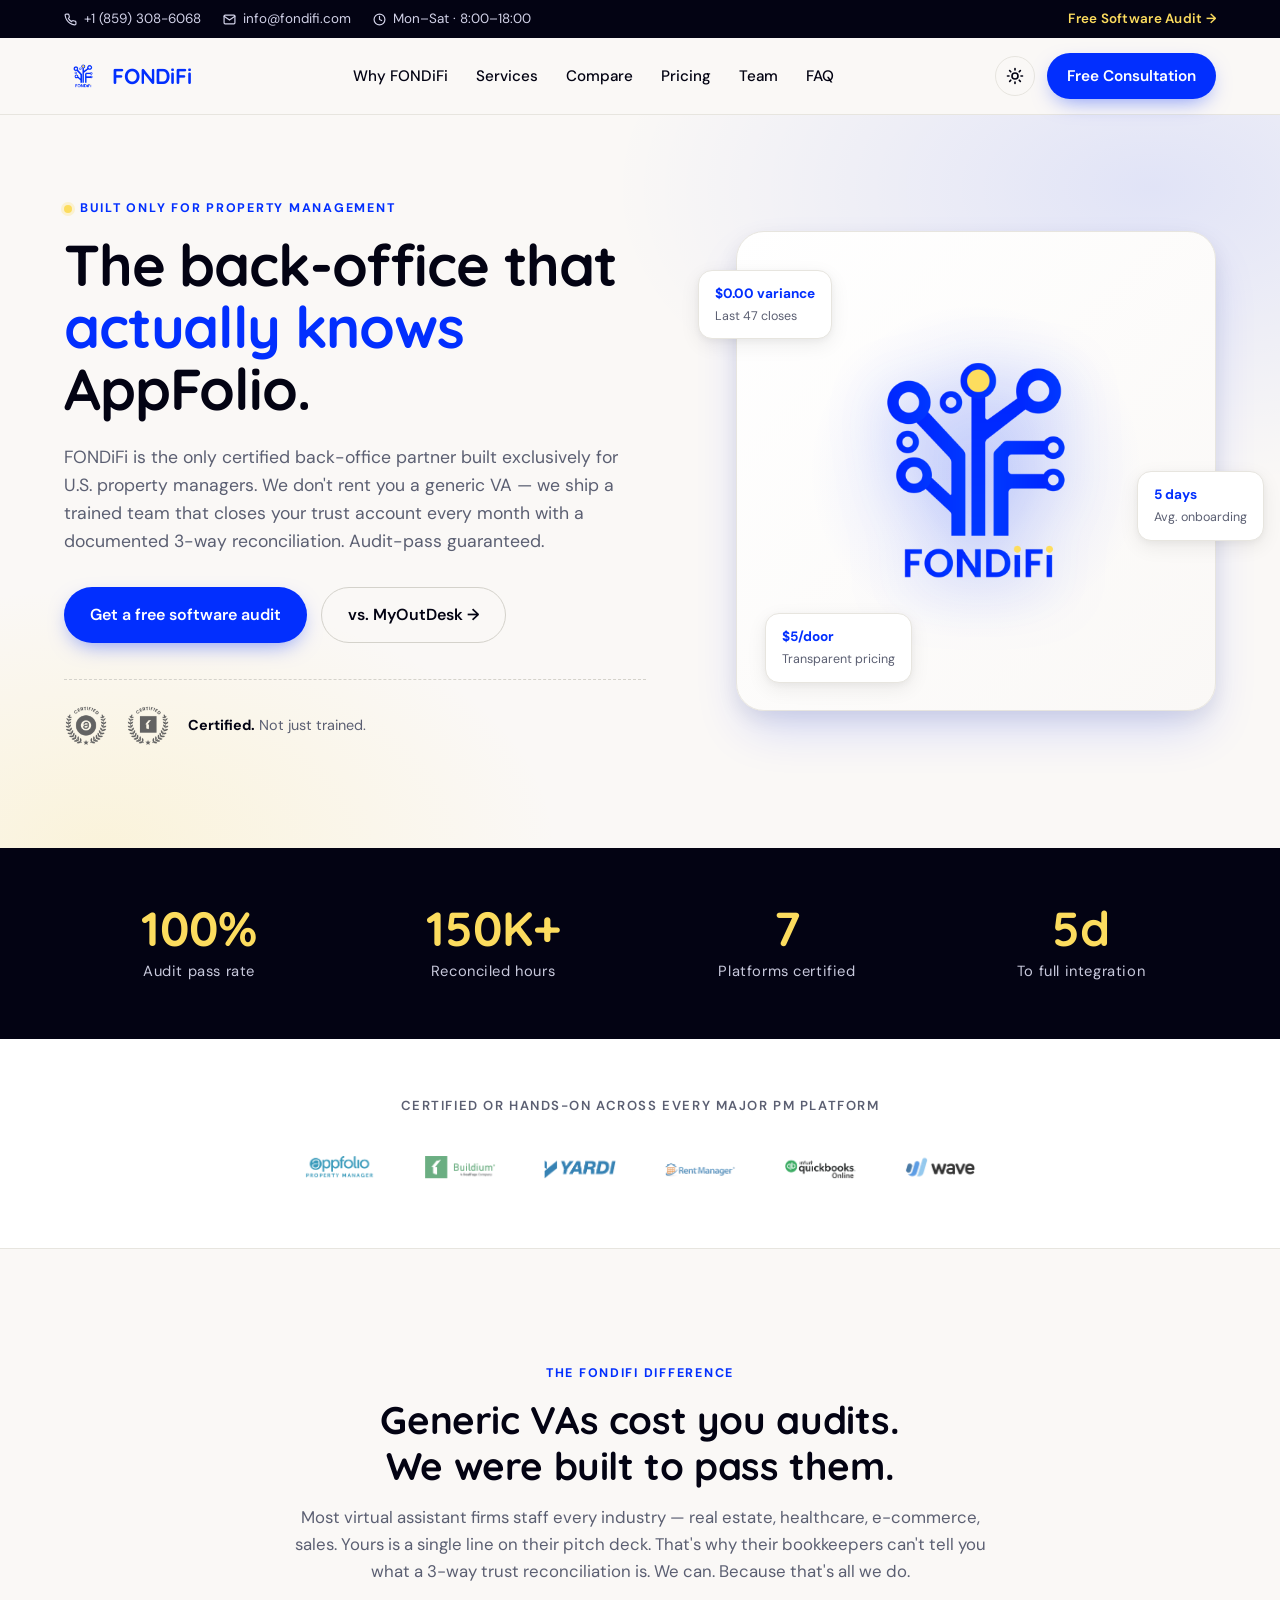
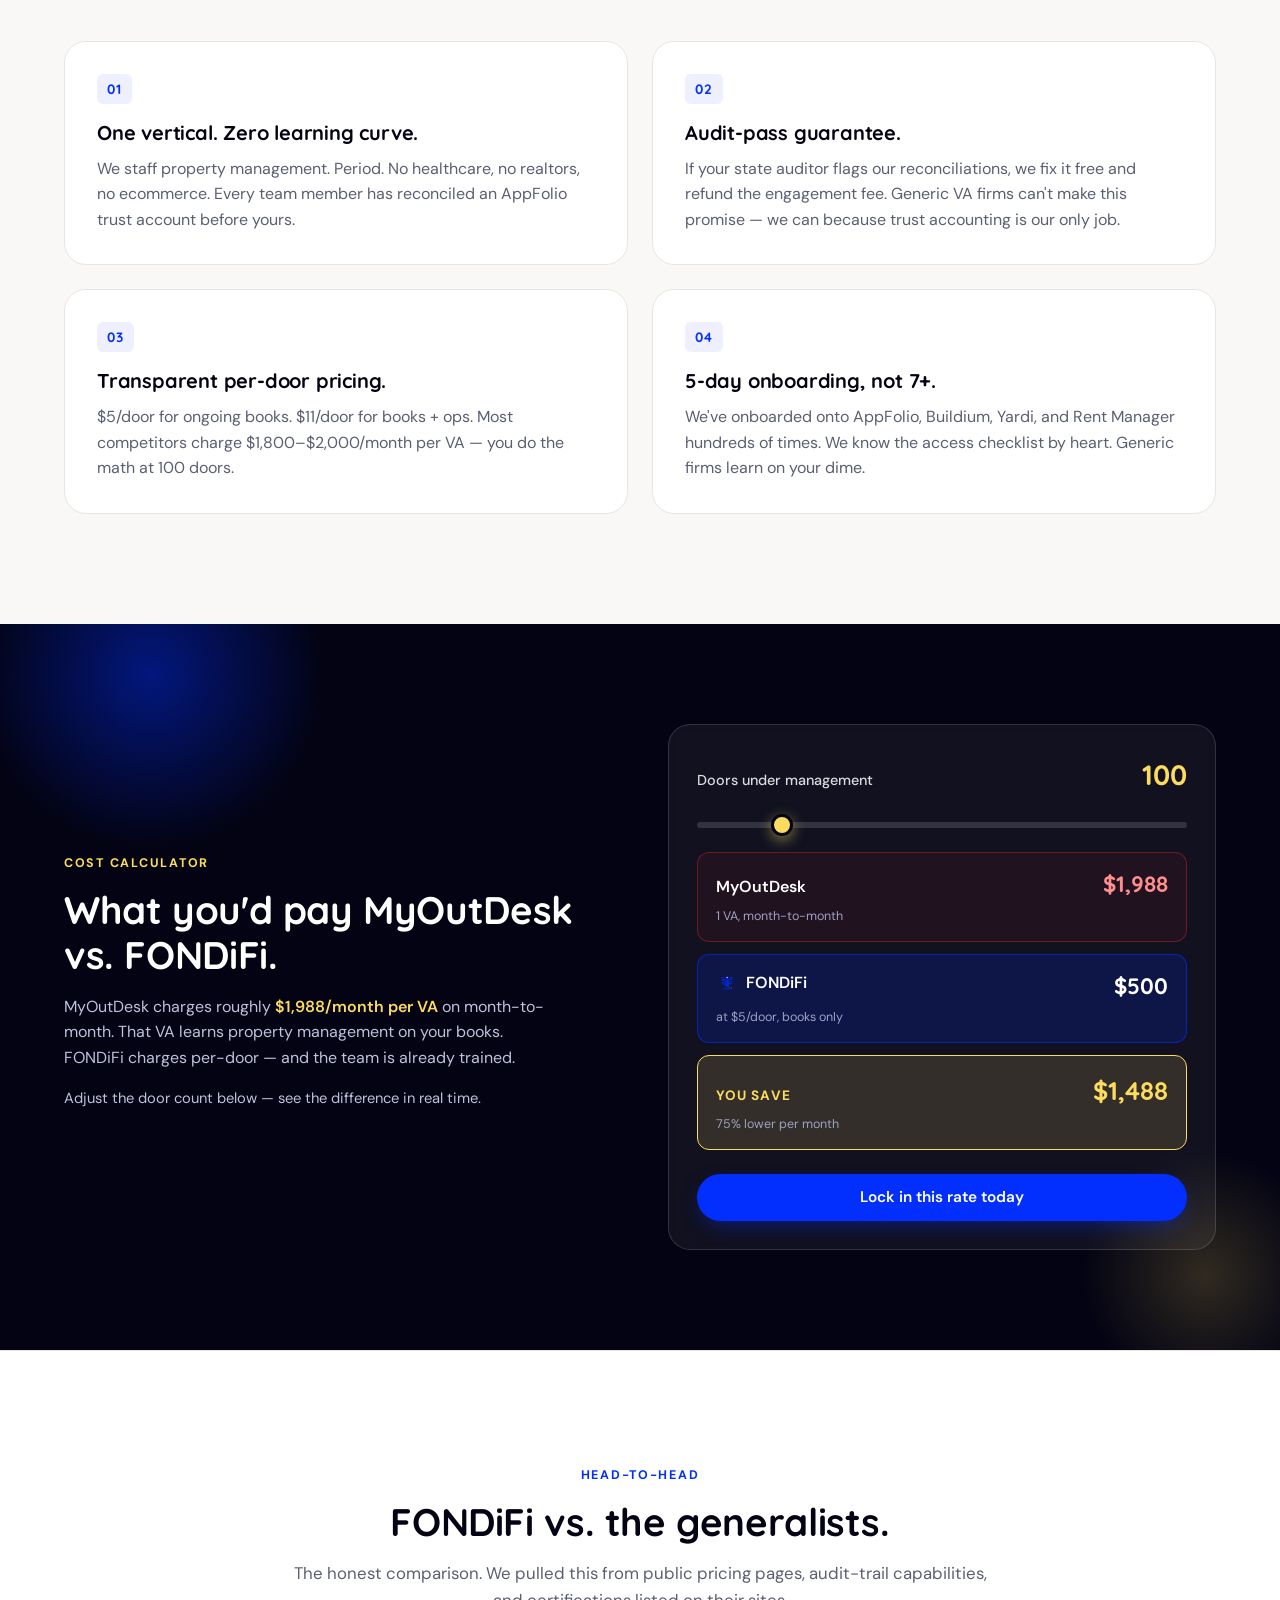
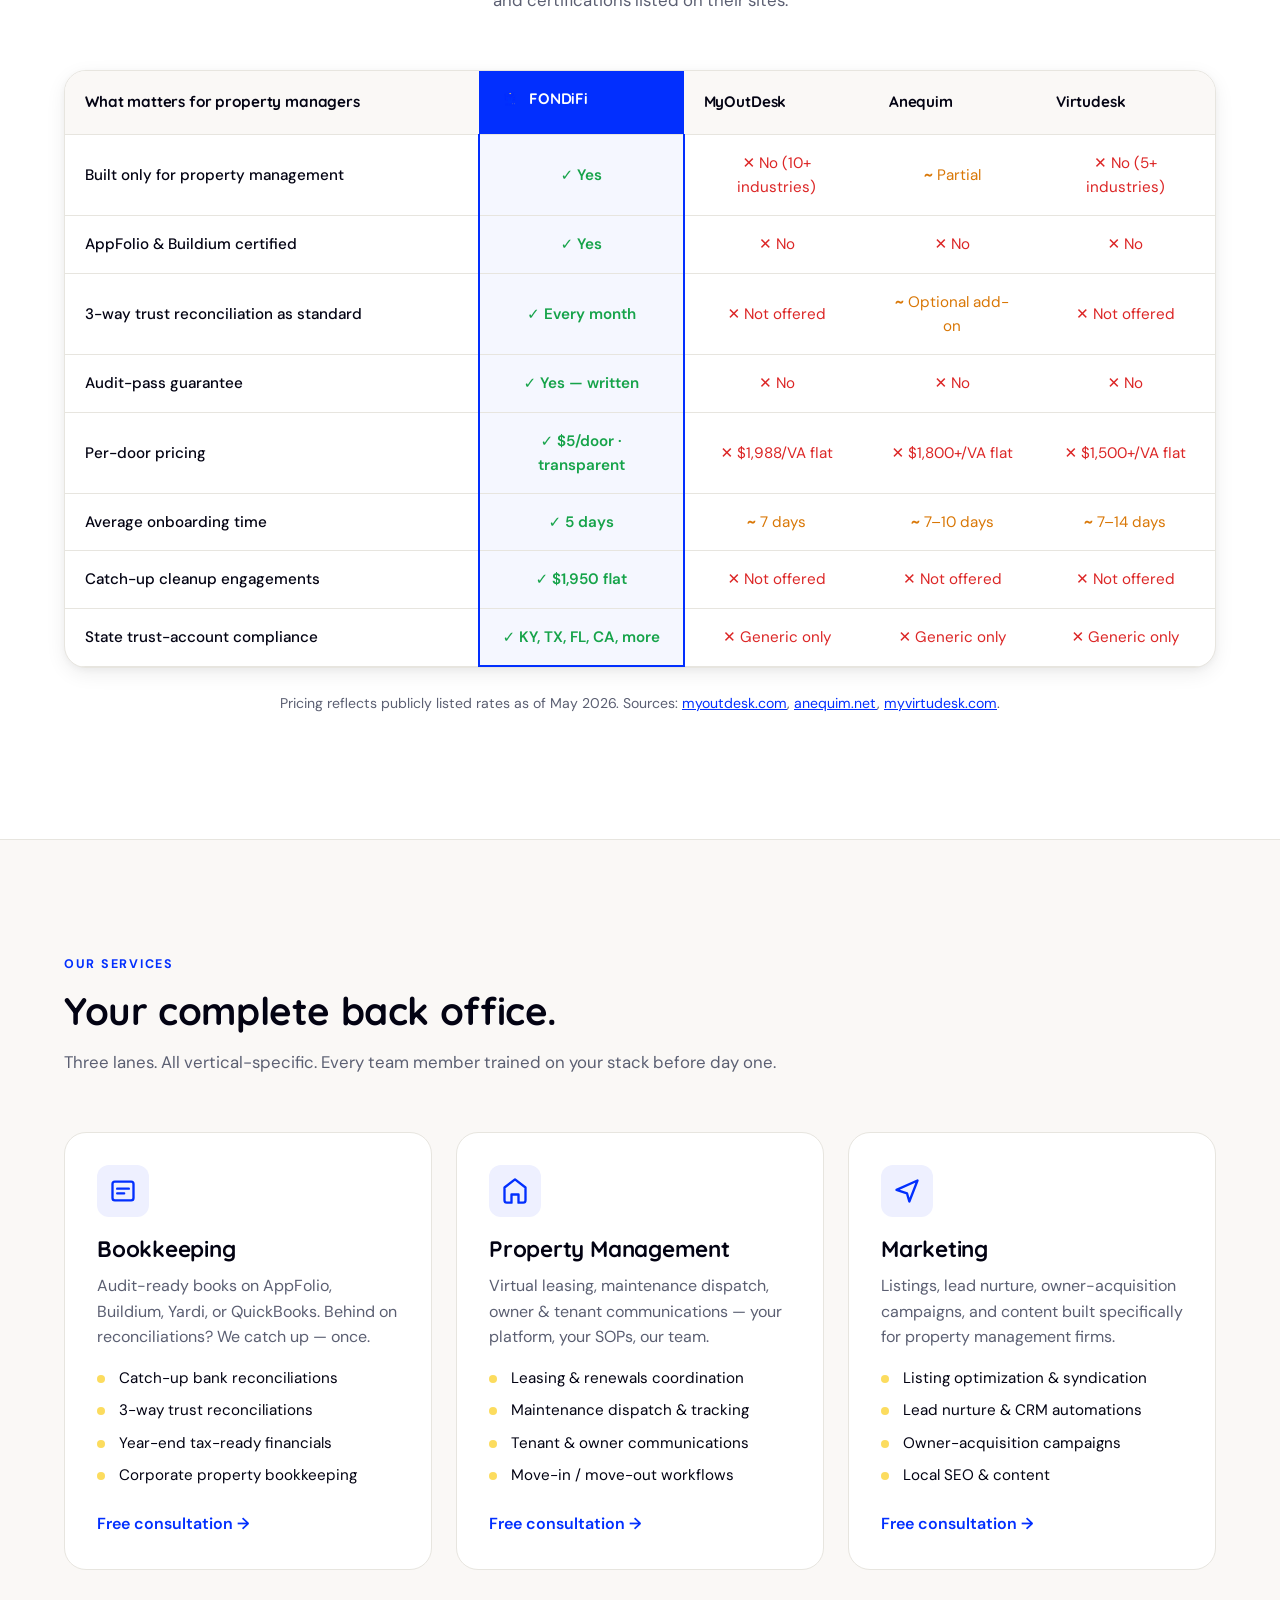
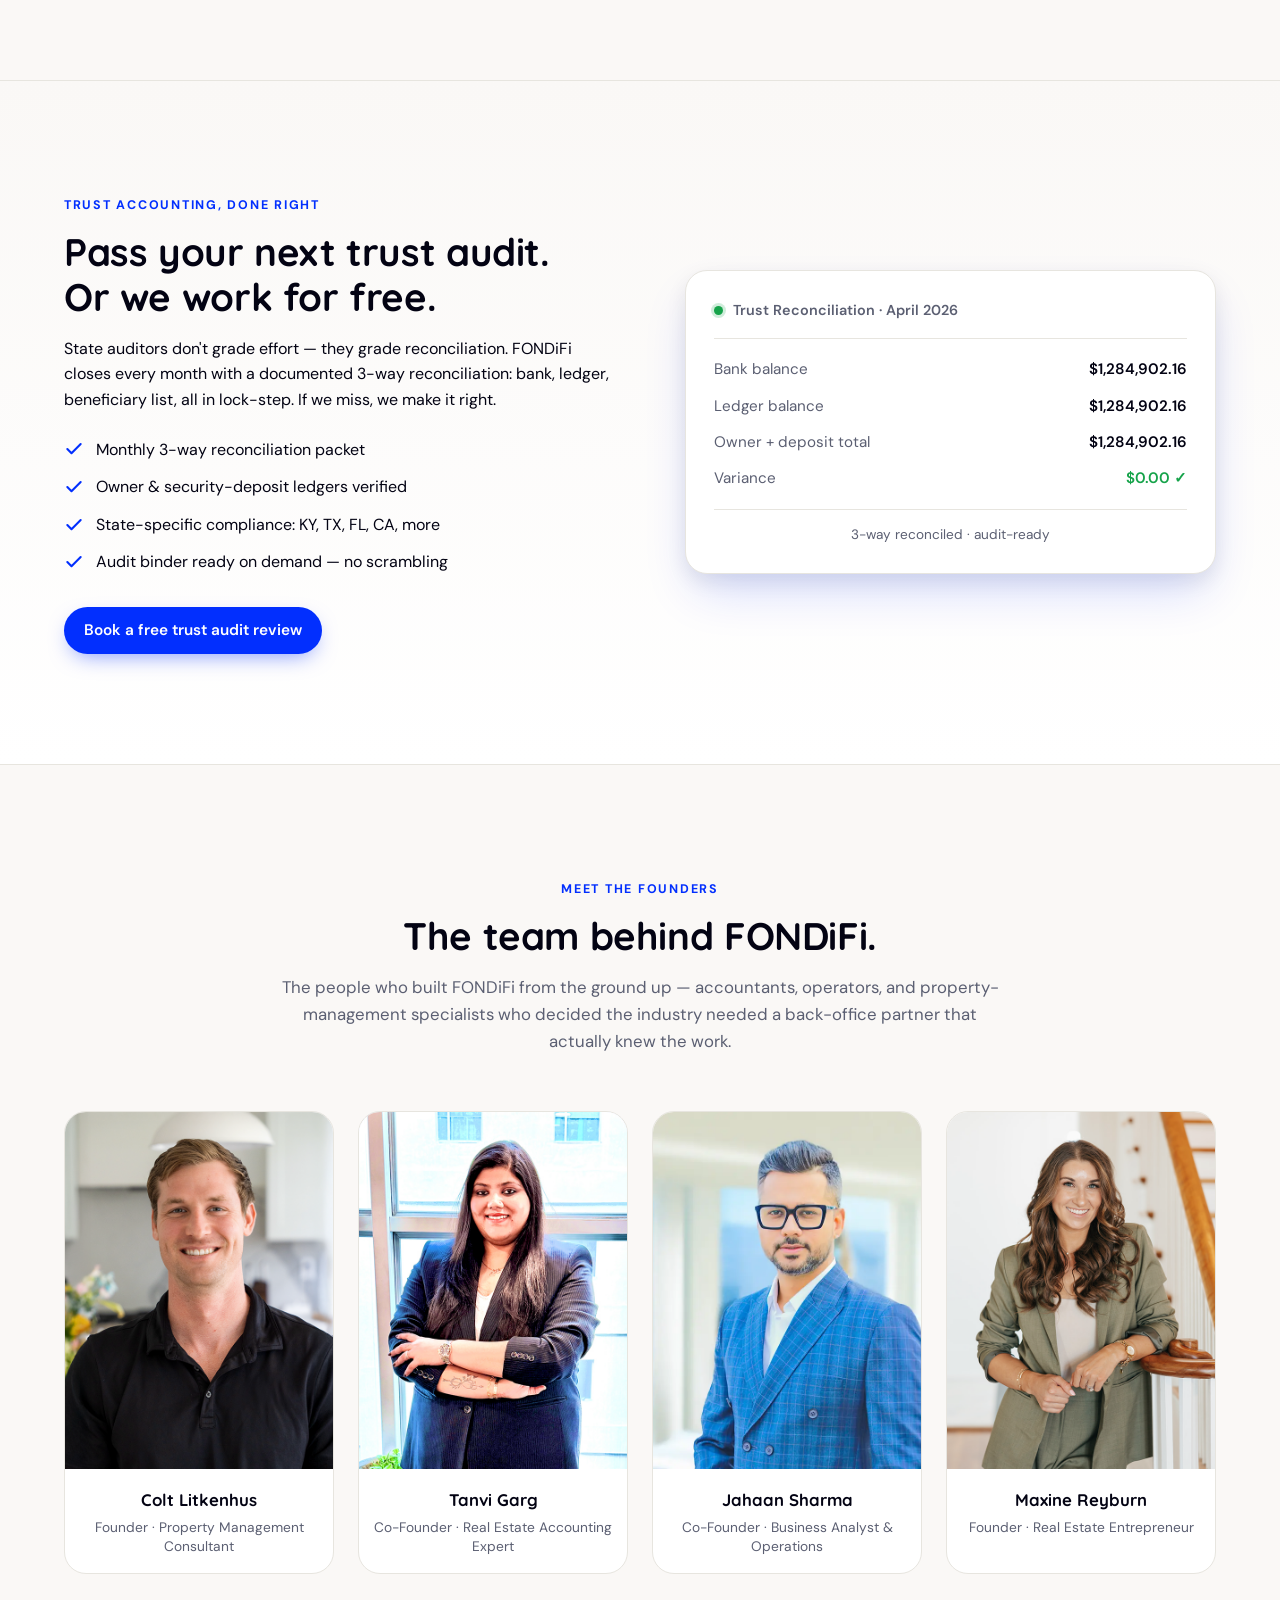
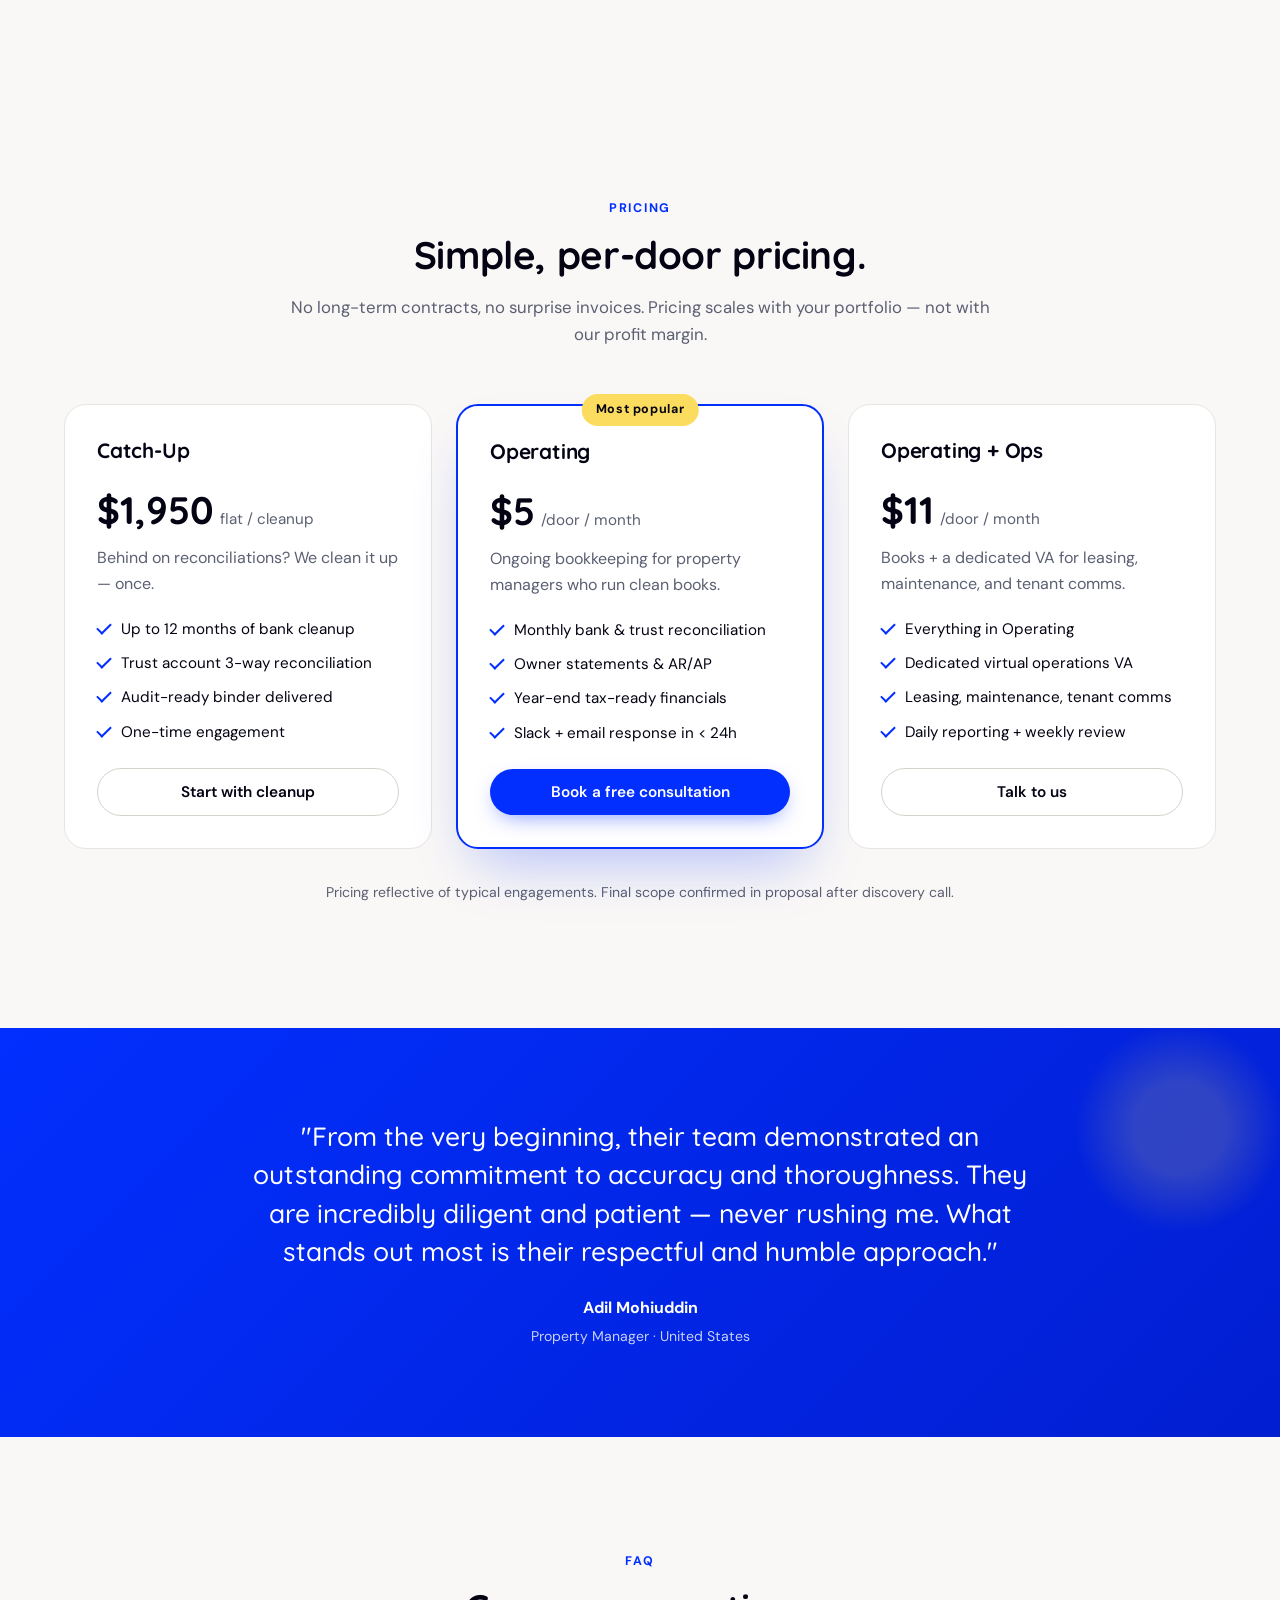
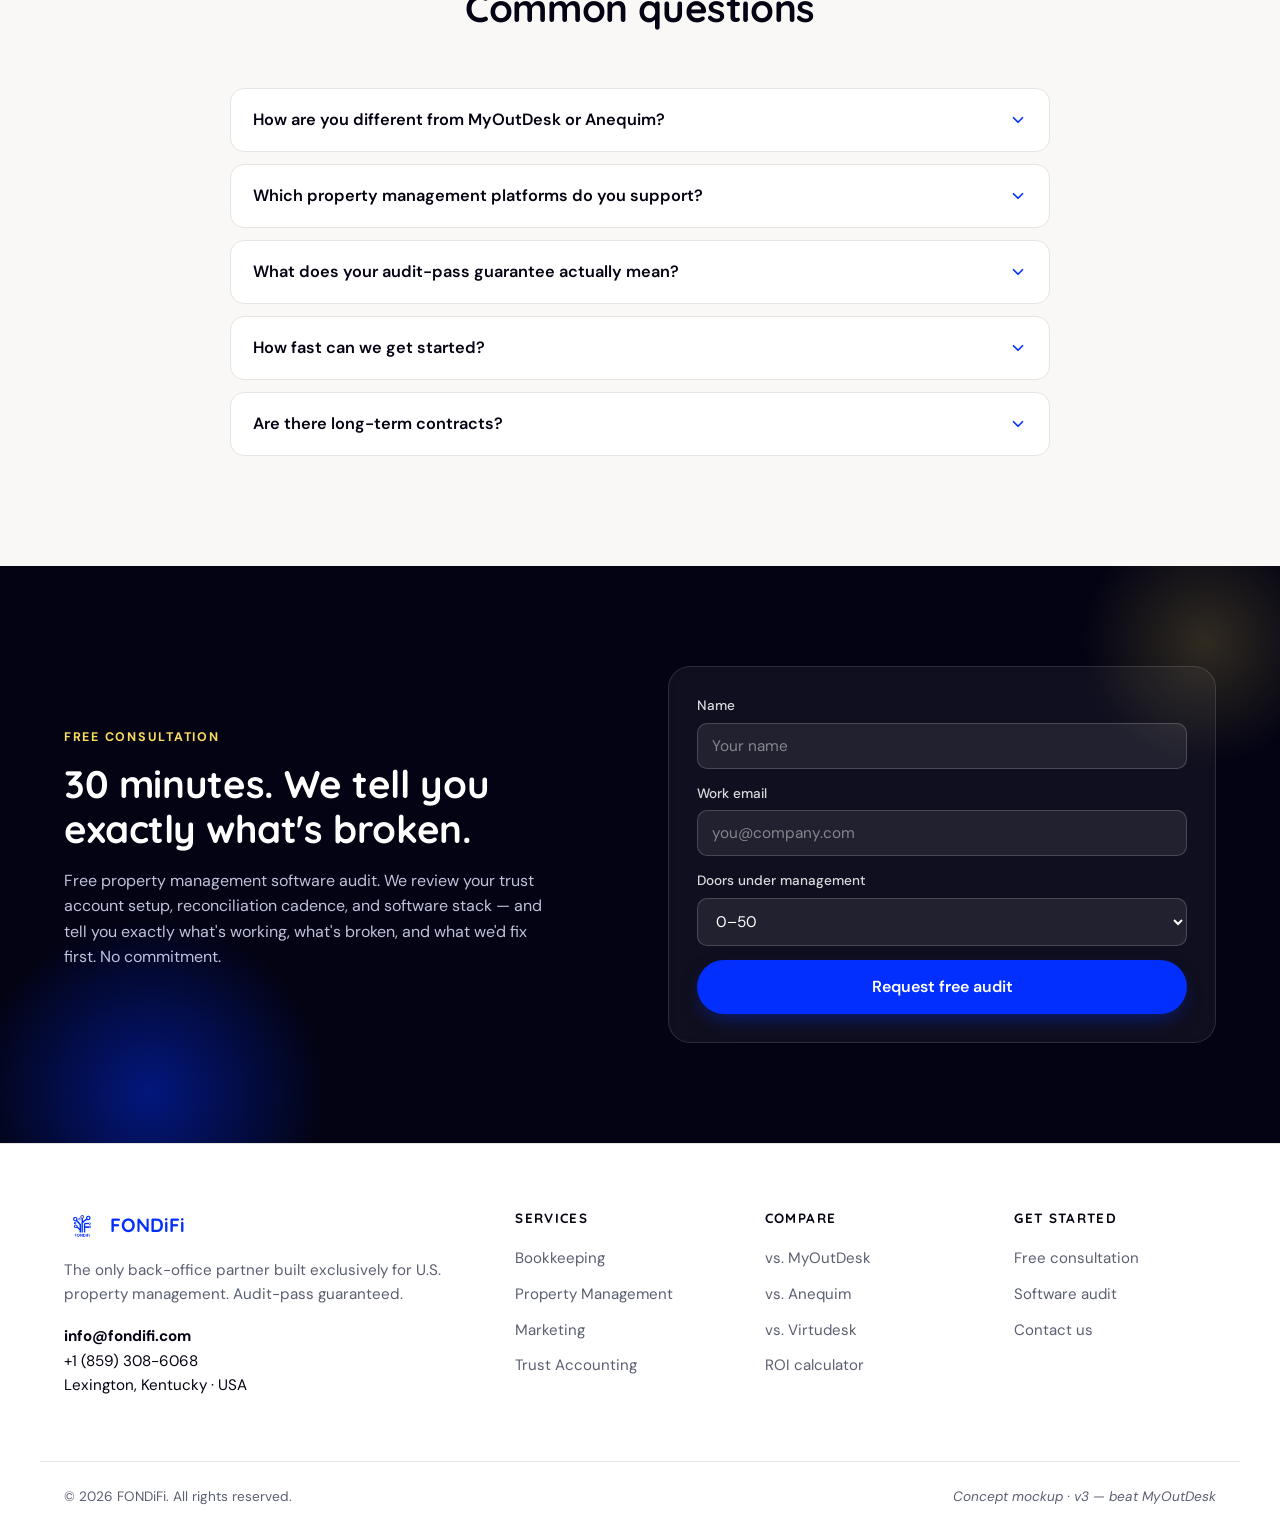
==== commit 1d5c568b: "Fix founder titles to match fondifi.com exactly - Colt: Founder · Property Management Consultant - T" ====
--- a/v3/index.html
+++ b/v3/index.html
@@ -399,14 +399,14 @@
   <div class="container">
     <header class="section-head section-head--center">
       <span class="eyebrow">Meet the founders</span>
-      <h2>Four co-founders. One vertical.</h2>
+      <h2>The team behind FONDiFi.</h2>
       <p>The people who built FONDiFi from the ground up — accountants, operators, and property-management specialists who decided the industry needed a back-office partner that actually knew the work.</p>
     </header>
     <div class="team__grid">
-      <figure class="member"><img src="assets/colt.webp" alt="Colt Litkenhus" loading="lazy" /><figcaption><strong>Colt Litkenhus</strong><span>Co-Founder &amp; CEO</span></figcaption></figure>
-      <figure class="member"><img src="assets/maxine.webp" alt="Tanvi Garg" loading="lazy" /><figcaption><strong>Tanvi Garg</strong><span>Co-Founder &amp; COO</span></figcaption></figure>
-      <figure class="member"><img src="assets/tanvi.webp" alt="Jahaan Sharma" loading="lazy" /><figcaption><strong>Jahaan Sharma</strong><span>Co-Founder &amp; Head of Operations</span></figcaption></figure>
-      <figure class="member"><img src="assets/jahaan.webp" alt="Maxine Reyburn" loading="lazy" /><figcaption><strong>Maxine Reyburn</strong><span>Co-Founder &amp; Trust Accounting Lead</span></figcaption></figure>
+      <figure class="member"><img src="assets/colt.webp" alt="Colt Litkenhus" loading="lazy" /><figcaption><strong>Colt Litkenhus</strong><span>Founder · Property Management Consultant</span></figcaption></figure>
+      <figure class="member"><img src="assets/maxine.webp" alt="Tanvi Garg" loading="lazy" /><figcaption><strong>Tanvi Garg</strong><span>Co-Founder · Real Estate Accounting Expert</span></figcaption></figure>
+      <figure class="member"><img src="assets/tanvi.webp" alt="Jahaan Sharma" loading="lazy" /><figcaption><strong>Jahaan Sharma</strong><span>Co-Founder · Business Analyst &amp; Operations</span></figcaption></figure>
+      <figure class="member"><img src="assets/jahaan.webp" alt="Maxine Reyburn" loading="lazy" /><figcaption><strong>Maxine Reyburn</strong><span>Founder · Real Estate Entrepreneur</span></figcaption></figure>
     </div>
   </div>
 </section>
